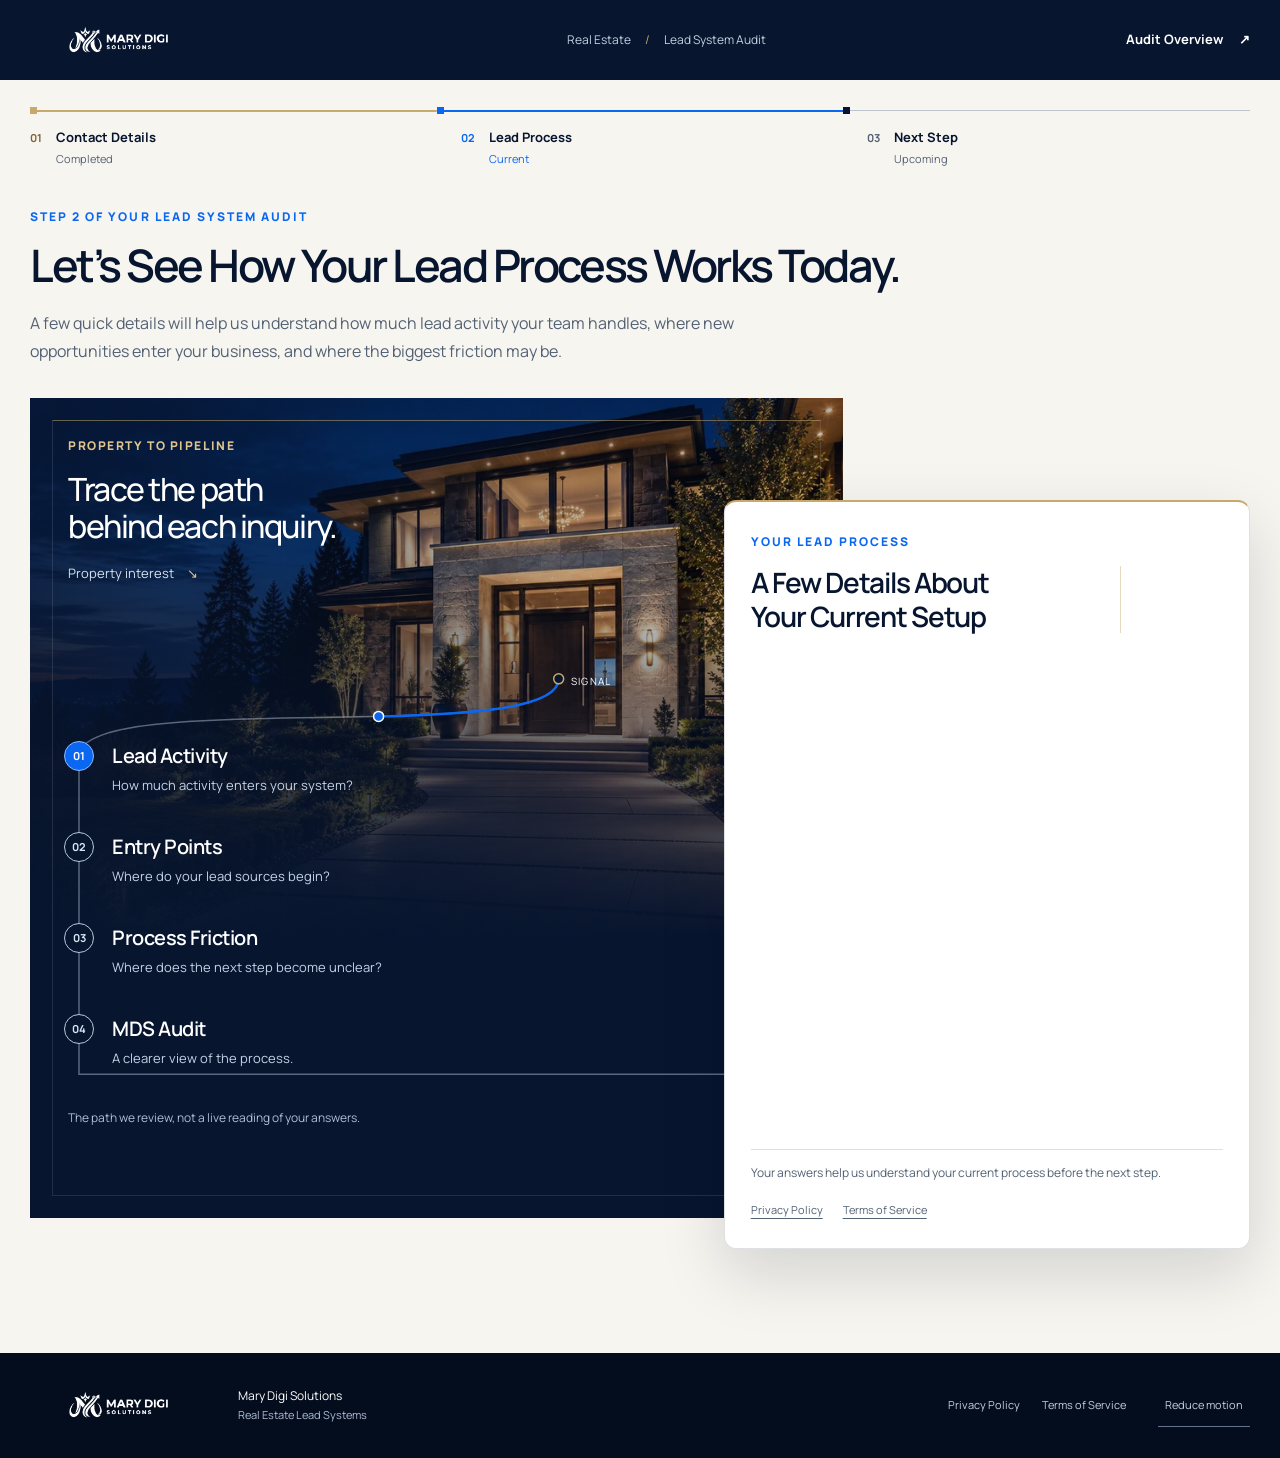
==== real-estate/diagnostic/index.html @ f807f9f5 "Add files via upload" ====
<!doctype html>
<html lang="en">
<head>
  <meta charset="utf-8">
  <meta name="viewport" content="width=device-width, initial-scale=1">
  <meta name="robots" content="noindex, nofollow">
  <meta name="description" content="The next chapter of your Mary Digi Solutions Real Estate Lead System Audit.">
  <title>Your Lead Process | Mary Digi Solutions</title>
  <link rel="preconnect" href="https://fonts.googleapis.com">
  <link rel="preconnect" href="https://fonts.gstatic.com" crossorigin>
  <link href="https://fonts.googleapis.com/css2?family=Manrope:wght@400;500;600;700;800&display=swap" rel="stylesheet">
  <link rel="stylesheet" href="../../assets/css/style.css?v=audit-chapters-3">
  <link rel="stylesheet" href="../../assets/css/diagnostic-scene.css?v=1">
  <script src="../../assets/js/diagnostic-scene.js?v=1" defer></script>
</head>
<body class="audit-chapter diagnostic-chapter" data-audit-chapter>
  <a class="skip-link" href="#main">Skip to content</a>
  <header class="chapter-header">
    <nav class="container chapter-nav" aria-label="Audit navigation">
      <a class="chapter-brand" href="../../" aria-label="Mary Digi Solutions home"><img src="../../assets/images/logo-horizontal-transparent-optimized.png" width="780" height="323" alt="Mary Digi Solutions"></a>
      <span class="chapter-breadcrumb">Real Estate <span aria-hidden="true">/</span> Lead System Audit</span>
      <a class="chapter-overview" href="../../#audit">Audit Overview <span aria-hidden="true">↗</span></a>
    </nav>
  </header>
  <main id="main" class="container chapter-main">
    <ol class="chapter-progress" aria-label="Audit progress"><li class="is-complete"><span class="chapter-progress-number">01</span><span><strong>Contact Details</strong><small>Completed</small></span></li>
<li class="is-current" aria-current="step"><span class="chapter-progress-number">02</span><span><strong>Lead Process</strong><small>Current</small></span></li>
<li class=""><span class="chapter-progress-number">03</span><span><strong>Next Step</strong><small>Upcoming</small></span></li></ol>
    <section class="diagnostic-intro" aria-labelledby="diagnostic-title">
      <div data-chapter-reveal>
        <p class="eyebrow">STEP 2 OF YOUR LEAD SYSTEM AUDIT</p>
        <h1 id="diagnostic-title">Let’s See How Your Lead Process Works Today.</h1>
      </div>
      <p class="chapter-lede">A few quick details will help us understand how much lead activity your team handles, where new opportunities enter your business, and where the biggest friction may be.</p>
    </section>
    <div class="diagnostic-scene" data-diagnostic-scene>
      <section class="scene-environment" aria-labelledby="journey-title">
        <div class="scene-property">
          <img src="../../assets/images/real-estate/diagnostic/dusk-residence-diagnostic-1536.webp" srcset="../../assets/images/real-estate/diagnostic/dusk-residence-diagnostic-640.webp 640w, ../../assets/images/real-estate/diagnostic/dusk-residence-diagnostic-960.webp 960w, ../../assets/images/real-estate/diagnostic/dusk-residence-diagnostic-1536.webp 1536w" sizes="(max-width: 900px) 100vw, 820px" width="1536" height="1024" alt="A closer view of the stone residence and illuminated walnut doorway at dusk" fetchpriority="high" data-scene-image data-focal-x=".65" data-focal-y=".52">
        </div>
        <div class="scene-frame" aria-hidden="true"></div>
        <header class="scene-caption">
          <p class="chapter-kicker">PROPERTY TO PIPELINE</p>
          <h2 id="journey-title">Trace the path<br>behind each inquiry.</h2>
          <p class="scene-origin-label">Property interest <span aria-hidden="true">↘</span></p>
        </header>
        <svg class="scene-system" aria-hidden="true" preserveAspectRatio="none" data-scene-svg>
          <path class="scene-wire" data-scene-wire></path>
          <path class="scene-trace" data-scene-trace></path>
          <circle class="scene-origin" r="5" data-scene-origin></circle>
          <circle class="scene-signal" r="5" data-scene-signal></circle>
        </svg>
        <span class="scene-signal-label" aria-hidden="true">SIGNAL</span>
        <ol class="scene-stages" aria-label="Diagnostic journey">
          <li><button class="scene-step is-active" type="button" aria-pressed="true"><span class="scene-node">01</span><span><strong>Lead Activity</strong><small>How much activity enters your system?</small></span></button></li>
          <li><button class="scene-step" type="button" aria-pressed="false"><span class="scene-node">02</span><span><strong>Entry Points</strong><small>Where do your lead sources begin?</small></span></button></li>
          <li><button class="scene-step" type="button" aria-pressed="false"><span class="scene-node">03</span><span><strong>Process Friction</strong><small>Where does the next step become unclear?</small></span></button></li>
          <li><button class="scene-step" type="button" aria-pressed="false"><span class="scene-node">04</span><span><strong>MDS Audit</strong><small>A clearer view of the process.</small></span></button></li>
        </ol>
        <p class="scene-footnote">The path we review, not a live reading of your answers.</p>
      </section>
      <section class="diagnostic-form-container scene-form" aria-labelledby="form-title">
        <p class="eyebrow">YOUR LEAD PROCESS</p>
        <h2 id="form-title">A Few Details About Your Current Setup</h2>
        <!-- GHL STEP 2 FORM EMBED START -->
          <div class="diagnostic-form-shell" data-ghl-form-shell>
            <iframe
              src="https://api.leadconnectorhq.com/widget/form/GpcWTTzFwcsi3RDNqexC"
              style="width:100%;height:var(--diagnostic-form-height,480px);border:none;border-radius:10px"
              id="inline-GpcWTTzFwcsi3RDNqexC"
              data-layout="{'id':'INLINE'}"
              data-trigger-type="alwaysShow"
              data-trigger-value=""
              data-activation-type="alwaysActivated"
              data-activation-value=""
              data-deactivation-type="neverDeactivate"
              data-deactivation-value=""
              data-form-name="MDS | Real Estate Lead Audit - Step 2"
              data-height="606"
              data-layout-iframe-id="inline-GpcWTTzFwcsi3RDNqexC"
              data-form-id="GpcWTTzFwcsi3RDNqexC"
              data-cookie-consent="true"
              data-cookie-consent-provider="auto"
              title="MDS | Real Estate Lead Audit - Step 2">
            </iframe>
            <script src="https://link.msgsndr.com/js/form_embed.js"></script>
          </div>
          <!-- GHL STEP 2 FORM EMBED END -->
        <p class="diagnostic-reassurance">Your answers help us understand your current process before the next step.</p>
        <nav class="chapter-legal" aria-label="Form privacy"><a href="https://marydigisolutions.com/privacy-policy.html">Privacy Policy</a><a href="https://marydigisolutions.com/terms-and-conditions.html">Terms of Service</a></nav>
      </section>
    </div>
  </main>
  <footer class="chapter-footer">
    <div class="container chapter-footer-inner">
      <a class="chapter-brand" href="../../" aria-label="Mary Digi Solutions home"><img src="../../assets/images/logo-horizontal-transparent-optimized.png" width="780" height="323" alt="Mary Digi Solutions"></a>
      <p>Mary Digi Solutions<br><span>Real Estate Lead Systems</span></p>
      <nav aria-label="Legal"><a href="https://marydigisolutions.com/privacy-policy.html">Privacy Policy</a><a href="https://marydigisolutions.com/terms-and-conditions.html">Terms of Service</a></nav>
      <button class="chapter-motion" type="button" aria-pressed="false" hidden>Reduce motion</button>
    </div>
  </footer>
</body>
</html>
---- assets/css/style.css ----
:root{
  --ivory:#f7f5f0;--ivory-2:#eee9df;--paper:#fff;--ink:#07152f;--ink-2:#102342;--muted:#536174;
  --blue:#0a67f2;--blue-2:#0754ca;--soft-blue:#e5efff;--gold:#c6a96b;--line:rgba(7,21,47,.13);
  --radius:18px;--container:1220px;--sans:"Manrope",Arial,sans-serif;--serif:"Playfair Display",Georgia,serif;
  --shadow:0 24px 70px rgba(7,21,47,.11);--ease:260ms cubic-bezier(.22,1,.36,1);
}
*{box-sizing:border-box}html{overflow-x:clip;scroll-behavior:smooth;scroll-padding-top:72px}body{margin:0;overflow-x:clip;background:var(--ivory);color:var(--ink);font-family:var(--sans);font-size:16px;line-height:1.65;-webkit-font-smoothing:antialiased}body.menu-open{overflow:hidden}img{display:block;max-width:100%}a{color:inherit;text-decoration:none}button,input,select,textarea{font:inherit}h1,h2,h3,p{margin-top:0}h1,h2,h3{line-height:1.04;letter-spacing:-.045em}h1{font-size:clamp(3.25rem,5.4vw,5.8rem);font-weight:650}h2{font-size:clamp(2.45rem,3.85vw,4.2rem);font-weight:650}h3{font-size:clamp(1.2rem,1.7vw,1.65rem)}i{font-family:var(--serif);font-weight:500}.container{width:min(calc(100% - 48px),var(--container));margin-inline:auto}.section{padding:clamp(4.8rem,7.5vw,7.2rem) 0}.sr-only{position:absolute;width:1px;height:1px;padding:0;margin:-1px;overflow:hidden;clip:rect(0 0 0 0);white-space:nowrap;border:0}.skip-link{position:fixed;z-index:999;top:1rem;left:1rem;background:var(--ink);color:#fff;padding:.7rem 1rem;transform:translateY(-150%)}.skip-link:focus{transform:none}:focus-visible{outline:3px solid var(--gold);outline-offset:4px}
.eyebrow{margin-bottom:1.2rem;color:var(--blue);font-size:.72rem;font-weight:800;letter-spacing:.17em;text-transform:uppercase}.eyebrow--dark{color:var(--ink)}.eyebrow--light{color:#b9cae5}.button{display:inline-flex;min-height:54px;align-items:center;justify-content:center;gap:1rem;padding:.85rem 1.35rem;border:1px solid var(--blue);border-radius:10px;background:var(--blue);color:#fff;font-size:.85rem;font-weight:800;transition:transform var(--ease),box-shadow var(--ease),background var(--ease)}.button:hover{background:var(--blue-2);box-shadow:0 14px 34px rgba(10,103,242,.22);transform:translateY(-2px)}.button--small{min-height:42px;padding:.6rem 1rem;font-size:.73rem}.button--light{background:#fff;color:var(--ink);border-color:#fff}.button--light:hover{color:#fff;background:var(--ink);border-color:var(--ink)}.text-link{display:inline-flex;align-items:center;gap:.7rem;padding:.65rem 0;border-bottom:1px solid var(--line);font-size:.84rem;font-weight:800}.text-link:hover{color:var(--blue);border-color:var(--blue)}
.site-header{--page-progress:0%;position:fixed;z-index:100;top:0;left:0;width:100%;padding:14px 0;color:#fff;transition:padding .45s cubic-bezier(.22,1,.36,1),background .45s ease,box-shadow .45s ease;animation:nav-arrive .7s cubic-bezier(.22,1,.36,1) both}.site-header::after{content:"";position:absolute;right:0;bottom:0;left:0;width:var(--page-progress);height:1px;background:linear-gradient(90deg,#54d9bd,#d7bb7b 58%,#f19a60);box-shadow:0 0 14px rgba(84,217,189,.45);opacity:.82;pointer-events:none}.site-header.is-scrolled{padding:0;background:rgba(5,14,32,.94);box-shadow:0 12px 34px rgba(2,8,20,.2);backdrop-filter:blur(18px)}.nav-shell{display:flex;width:min(calc(100% - 48px),1380px);min-height:62px;align-items:center;justify-content:space-between;margin:auto;padding:.45rem .55rem .45rem 1rem;border:1px solid rgba(255,255,255,.16);border-radius:14px;background:rgba(5,14,32,.66);box-shadow:0 14px 38px rgba(2,8,20,.22);backdrop-filter:blur(18px);transition:width .45s cubic-bezier(.22,1,.36,1),min-height .45s cubic-bezier(.22,1,.36,1),padding .45s cubic-bezier(.22,1,.36,1),border-color .35s ease,border-radius .45s cubic-bezier(.22,1,.36,1),background .35s ease,box-shadow .35s ease}.site-header.is-scrolled .nav-shell{width:min(calc(100% - 48px),1320px);min-height:64px;padding:.3rem 0;border-color:transparent;border-radius:0;background:transparent;box-shadow:none;backdrop-filter:none}.brand{width:176px}.brand img{width:100%;height:45px;object-fit:contain;filter:brightness(0) invert(1);opacity:.97;transition:height .4s cubic-bezier(.22,1,.36,1),filter .3s ease,opacity .3s ease}.site-header.is-scrolled .brand img{height:38px;filter:brightness(0) invert(1);opacity:.96}.site-nav{display:flex;align-items:center;gap:clamp(1rem,2vw,2rem)}.site-nav>a:not(.button){position:relative;padding:.45rem 0;color:#dce7f6;font-size:.75rem;font-weight:750;transition:color .25s ease}.site-nav>a:not(.button)::after{content:"";position:absolute;right:0;bottom:.05rem;left:0;height:1px;background:#76b6ff;transform:scaleX(0);transform-origin:right;transition:transform .35s cubic-bezier(.22,1,.36,1)}.site-nav>a:not(.button):hover,.site-nav>a:not(.button).is-active{color:#fff}.site-nav>a:not(.button):hover::after,.site-nav>a:not(.button).is-active::after{transform:scaleX(1);transform-origin:left}.site-header.is-scrolled .site-nav>a:not(.button){color:#dce7f6}.site-header.is-scrolled .site-nav>a:not(.button)::after{background:#76b6ff}.site-header.is-scrolled .site-nav>a:not(.button):hover,.site-header.is-scrolled .site-nav>a:not(.button).is-active{color:#fff}.site-header.is-scrolled .button--small{border-color:#348bff;box-shadow:0 8px 24px rgba(10,103,242,.2)}.site-nav .button.is-active{box-shadow:0 0 0 1px rgba(255,255,255,.4),0 10px 28px rgba(10,103,242,.28)}.menu-toggle{display:none;width:44px;height:44px;border:1px solid rgba(255,255,255,.2);border-radius:10px;background:rgba(255,255,255,.08);transition:background .3s ease,transform .3s ease}.menu-toggle:hover{background:rgba(255,255,255,.14);transform:translateY(-1px)}.menu-toggle>span:not(.sr-only){display:block;width:19px;height:1px;margin:6px auto;background:#fff;transition:transform .3s ease,opacity .2s ease}.menu-toggle[aria-expanded="true"]>span:first-child{transform:translateY(3.5px) rotate(45deg)}.menu-toggle[aria-expanded="true"]>span:nth-child(2){transform:translateY(-3.5px) rotate(-45deg)}@keyframes nav-arrive{from{opacity:0;transform:translateY(-18px)}to{opacity:1;transform:none}}

/* Door geometry shares the source-photo coordinates used by the camera. */
.hero{--hero-scale:1;--hero-shift-x:0px;--hero-shift-y:0px;--hero-origin-x:69%;--hero-origin-y:52%;--hero-photo-opacity:1;--hero-copy-opacity:1;--hero-copy-shift:0px;--hero-signal-opacity:1;--hero-cue-opacity:1;--hero-cue-x:69%;--hero-cue-y:52%;--hero-threshold-opacity:0;--hero-scroll-opacity:1;--hero-portal-world-opacity:0;--hero-door-opacity:0;--hero-door-angle:0deg;--hero-exit-opacity:0;position:relative;background:var(--ivory);color:#fff;isolation:isolate}
.hero.is-ready{height:205svh}
.hero__stage{position:sticky;top:0;height:100svh;min-height:640px;overflow:hidden;background:var(--ivory)}
.hero__media,.hero__image-zoom,.hero__image-shade{position:absolute;inset:0}
.hero__image-zoom{opacity:var(--hero-photo-opacity);transform:translate3d(var(--hero-shift-x),var(--hero-shift-y),0) scale(var(--hero-scale));transform-origin:var(--hero-origin-x) var(--hero-origin-y);will-change:transform}
.hero__image-zoom img{width:100%;height:100%;max-width:none;object-fit:cover;object-position:center}
.hero__image-shade{z-index:1;background:linear-gradient(90deg,#030b1aeb 0%,#030b1ab0 30%,#030b1a14 64%),linear-gradient(0deg,#030b1a80,transparent 40%,#030b1a30);opacity:var(--hero-copy-opacity)}
.hero__portal-wash{display:none}
.hero__portal-world{position:absolute;z-index:3;inset:0;overflow:hidden;background:#d8d2c5;opacity:var(--hero-portal-world-opacity);clip-path:inset(var(--portal-top,50%) var(--portal-right,50%) var(--portal-bottom,50%) var(--portal-left,50%));will-change:clip-path}
.hero__portal-world img{width:100%;height:100%;object-fit:cover;object-position:center 53%}
.hero__portal-world::after{content:"";position:absolute;inset:0;background:var(--ivory);opacity:var(--hero-exit-opacity)}
.hero__door-assembly{position:absolute;z-index:6;inset:0;opacity:var(--hero-door-opacity);pointer-events:none}
.hero__door-frame{position:absolute;left:var(--door-x,0px);top:var(--door-y,0px);width:var(--door-width,0px);height:var(--door-height,0px);perspective:1400px}
.hero__door-leaf{position:absolute;inset:0;background-image:url("../images/real-estate-doorway-hero-v1.webp");background-repeat:no-repeat;background-size:var(--door-bg-width) var(--door-bg-height);background-position:var(--door-bg-x) var(--door-bg-y);transform:rotateY(var(--hero-door-angle));transform-origin:left center;backface-visibility:hidden;will-change:transform}
.hero__exit-blend{position:absolute;z-index:8;inset:auto 0 -1px;height:100px;background:linear-gradient(transparent,var(--ivory));opacity:var(--hero-exit-opacity)}
.hero__content{position:relative;z-index:4;display:flex;height:100%;align-items:center;padding-top:76px}
.hero__copy{width:min(670px,58vw);opacity:var(--hero-copy-opacity);transform:translateY(var(--hero-copy-shift))}
.hero .eyebrow{color:#b7d4f7}
.hero h1{max-width:740px;margin-bottom:1.5rem;color:#fff;font-size:clamp(3.5rem,5.7vw,5.6rem);font-weight:600;line-height:.99;letter-spacing:-.055em;text-wrap:balance}
.hero h1 span{display:block;color:#83baff}
.hero__lede{max-width:570px;margin-bottom:1.7rem;color:#e0e7ee;font-size:clamp(1rem,1.25vw,1.125rem)}
.hero__actions{display:flex;align-items:center;gap:1.5rem;margin-bottom:1.6rem}
.hero .text-link{color:#fff;border-color:#ffffff55}
.hero__enter{border:0;border-bottom:1px solid #ffffff55;background:none;cursor:pointer}
.hero__proofline{display:flex;flex-wrap:wrap;gap:1.2rem;font-size:.75rem;color:#d0dbe9}
.hero__proofline span+span::before{content:"/";margin-right:1.2rem;color:#dfc083}
.hero__signal{position:absolute;z-index:4;width:190px;padding-left:1rem;border-left:1px solid #e7d0a888;opacity:var(--hero-signal-opacity)}
.hero__signal small,.hero__signal strong{display:block;font-size:.75rem}
.hero__signal small{margin-bottom:.35rem;color:#e5c895;letter-spacing:.1em;text-transform:uppercase}
.hero__signal--inquiry{top:27%;right:5%}
.hero__signal--route{bottom:21%;right:6%}
.hero__portal-cue{position:absolute;z-index:4;left:var(--hero-cue-x);top:var(--hero-cue-y);width:90px;height:90px;transform:translate(-50%,-50%);opacity:var(--hero-cue-opacity);pointer-events:none}
.hero__portal-ring{position:absolute;inset:0;border:1px solid #fff8;border-radius:50%}
.hero__portal-ring::after{content:"";position:absolute;top:50%;left:50%;width:5px;height:5px;border-radius:50%;background:#e8c88a;transform:translate(-50%,-50%)}
.hero__portal-label{display:none}
.hero__threshold{position:absolute;z-index:7;inset:38% 24px auto;color:var(--ink);text-align:center;opacity:var(--hero-threshold-opacity);pointer-events:none}
.hero__threshold p{font-size:.75rem;letter-spacing:.14em;text-transform:uppercase;color:#5b675b}
.hero__threshold strong{display:block;font-size:clamp(2rem,4vw,4rem);font-weight:600;letter-spacing:-.045em;line-height:1.08}
.hero__scroll-note{position:absolute;z-index:5;bottom:28px;left:50%;display:flex;align-items:center;gap:1rem;font-size:.75rem;color:#e6ecf5;transform:translateX(-50%);opacity:var(--hero-scroll-opacity)}
.hero__scroll-note i{width:48px;height:1px;background:var(--gold);transform-origin:left;animation:scroll-line 2s ease-in-out infinite}
@keyframes scroll-line{0%,100%{transform:scaleX(.4)}50%{transform:scaleX(1)}}
.editorial-problem{position:relative;background:linear-gradient(180deg,var(--ivory) 0,#fff 10rem);overflow:hidden}.editorial-problem::before{content:"";position:absolute;top:0;left:50%;width:1px;height:68px;background:linear-gradient(180deg,var(--gold),rgba(198,169,107,0))}.editorial-problem::after{content:"";position:absolute;top:20px;left:50%;width:7px;height:7px;border:1px solid #fff;border-radius:50%;background:var(--gold);box-shadow:0 0 0 7px rgba(198,169,107,.1);transform:translateX(-50%)}.problem-grid{display:grid;grid-template-columns:.86fr 1.14fr;gap:clamp(4rem,8vw,8rem)}.problem-heading{position:sticky;top:130px;align-self:start}.problem-heading h2{max-width:540px}.problem-heading i{color:var(--blue)}.problem-stack{border-top:1px solid var(--line)}.problem-item{position:relative;display:grid;grid-template-columns:96px 1fr;gap:1.4rem;padding:2rem 0;border-bottom:1px solid var(--line)}.problem-item::after{content:"";position:absolute;right:0;bottom:-1px;left:0;height:1px;background:linear-gradient(90deg,var(--gold),var(--blue));opacity:0;transform:scaleX(.25);transform-origin:left;transition:opacity .35s ease,transform .55s cubic-bezier(.22,1,.36,1)}.problem-item:hover::after{opacity:.7;transform:scaleX(1)}.problem-item>span{color:#967b45;font-size:.61rem;font-weight:800;letter-spacing:.13em;text-transform:uppercase}.problem-item h3{margin-bottom:.7rem}.problem-item p{max-width:560px;margin-bottom:0;color:var(--muted)}.problem-note{display:flex;align-items:baseline;gap:1rem;margin-top:3.4rem;padding-top:1.35rem;border-top:1px solid var(--line);font-size:clamp(1.25rem,1.8vw,1.8rem)}.problem-note span{color:var(--muted)}.problem-note strong{font-weight:650}
.section-head{display:grid;grid-template-columns:1fr .62fr;gap:5rem;align-items:end;margin-bottom:3.5rem}.section-head h2{max-width:760px;margin-bottom:0}.section-head>p{max-width:520px;margin:0;color:var(--muted)}.section-head--light>p{color:#9fb0c8}

/* A readable working example. No dashboard chrome or implied live records. */
.system{background:radial-gradient(ellipse at 100% 0,#9c70423d,transparent 52%),linear-gradient(125deg,#092e29,#155947 70%,#2e6854);color:#fff}
.system .eyebrow--light{color:#ebcd91}
.system__intro{display:grid;grid-template-columns:1fr .7fr;gap:4rem;align-items:end;margin-bottom:3rem}
.system__intro h2{margin:0}
.system__intro>p{max-width:450px;margin:0;color:#e2efe9}
.system__journey{display:grid;grid-template-columns:1.05fr 1fr;gap:clamp(3rem,6vw,6rem);align-items:start}
.system__visual{position:sticky;top:104px}
.inquiry-sheet{padding:clamp(1.5rem,3vw,2.5rem);background:#fcfaf4;color:#183329;border-top:3px solid #d5b879;box-shadow:0 26px 60px #02161133}
.inquiry-sheet__head{display:flex;justify-content:space-between;gap:1rem;margin-bottom:2rem;font-size:.75rem;color:#59695b}
.inquiry-sheet__seal{text-align:right}
.inquiry-sheet h3{margin-bottom:.7rem;font-size:clamp(1.5rem,2.4vw,2.15rem);font-weight:600}
.inquiry-sheet__intro{margin-bottom:1.5rem;font-size:.875rem;color:#59695b}
.inquiry-record{margin:0}
.inquiry-record>div{position:relative;display:grid;grid-template-columns:.78fr 1fr;align-items:center;gap:1rem;padding:1rem 0;border-top:1px solid #18332926;transition:background .4s}
.inquiry-record>div::before{content:"";position:absolute;top:0;bottom:0;left:-.7rem;width:2px;background:#297c60;transform:scaleY(0);transform-origin:top;transition:transform .45s cubic-bezier(.22,1,.36,1)}
.inquiry-record>div.is-current::before{transform:scaleY(1)}
.inquiry-record>div.is-current{background:linear-gradient(90deg,#e6eddf,transparent)}
.inquiry-record dt{color:#536451;font-size:.875rem}
.inquiry-record dd{margin:0;font-size:.875rem;font-weight:700}
.inquiry-sheet__footer{display:flex;align-items:center;gap:.7rem;margin-top:1.7rem}
.inquiry-sheet__footer p{margin:0;font-size:.75rem;color:#536451}
.record-indicator{flex-shrink:0;width:7px;height:7px;border-radius:50%;background:#a47d3a}
.system__visual-note{margin:1rem 0 0;color:#d8e8df;font-size:.875rem}
.system__stages{margin:0;padding:0;list-style:none;border-top:1px solid #ffffff40}
.system-stage{position:relative;display:grid;grid-template-columns:44px 1fr;gap:1rem;min-height:162px;align-content:center;padding:1.5rem 0;border-bottom:1px solid #ffffff40}
.system-stage::after{content:"";position:absolute;left:-1.2rem;top:1.5rem;bottom:1.5rem;width:2px;background:#edc988;transform:scaleY(0);transition:transform .45s cubic-bezier(.22,1,.36,1)}
.system-stage.is-active::after{transform:scaleY(1)}
.system-stage>img{width:40px;height:40px;padding:6px;background:#faf8ef;border-radius:6px;transition:transform .45s cubic-bezier(.22,1,.36,1)}
.system-stage.is-active>img{transform:translateY(-3px)}
.system-stage span{display:block;margin-bottom:.5rem;font-size:.75rem;letter-spacing:.12em;text-transform:uppercase;color:#eacf9c}
.system-stage h3{margin-bottom:.6rem;font-size:1.4rem}
.system-stage p{margin:0;color:#e0eee6;font-size:1rem}
.system-audit{display:flex;justify-content:space-between;align-items:center;gap:2rem;padding-top:2rem;margin-top:3rem;border-top:1px solid #ffffff40}
.system-audit small{display:block;margin-bottom:.4rem;font-size:.875rem;color:#efd6a8}
.system-audit p{margin:0;max-width:680px}
.system-audit .button{flex-shrink:0}
/* Original property imagery becomes clearly labelled campaign concepts. */
.solutions{background:#eae6dc}
.campaign-intro{display:grid;grid-template-columns:1fr .7fr;column-gap:4rem;align-items:end;margin-bottom:3rem}
.campaign-intro .eyebrow{grid-column:1/-1}
.campaign-intro h2{margin:0}
.campaign-intro>p:last-child{max-width:460px;margin:0;color:var(--muted)}
.campaign-sequence{display:grid;gap:12vh;padding-bottom:1vh}
.campaign-panel{position:sticky;display:grid;grid-template-columns:1fr 1fr;height:clamp(580px,72vh,660px);overflow:hidden;background:#fdfcf8;border:1px solid #09172e29;border-radius:8px;box-shadow:0 22px 50px #07152f18}
.campaign-panel--seller{top:90px;z-index:1}
.campaign-panel--buyer{top:102px;z-index:2;background:#0d2925;color:#fff}
.campaign-panel--showing{top:114px;z-index:3;background:#e9ddc6}
.campaign-panel figure{position:relative;margin:0;overflow:hidden}
.campaign-panel figure::after{content:"";position:absolute;inset:0;background:linear-gradient(180deg,#07152342,transparent 35%,#071523c7)}
.campaign-panel figure img{width:100%;height:100%;object-fit:cover;transform:scale(1);transition:transform 1.5s cubic-bezier(.22,1,.36,1)}
.campaign-panel.is-current figure img{transform:scale(1.045)}
.campaign-panel--buyer figure{order:2}
.campaign-creative{position:absolute;z-index:1;inset:2rem;display:flex;flex-direction:column;align-items:flex-start;color:#fff}
.campaign-creative>span{font-size:.75rem;letter-spacing:.06em}
.campaign-creative>strong{margin-top:auto;margin-bottom:1.2rem;font-size:clamp(2rem,3.2vw,3.1rem);line-height:1.03;letter-spacing:-.045em;font-weight:500}
.campaign-creative>small{padding-top:.9rem;border-top:1px solid #ead6af;font-size:.875rem}
.campaign-panel__copy{display:flex;flex-direction:column;align-items:flex-start;justify-content:center;padding:clamp(1.6rem,3.1vw,3rem)}
.campaign-panel__number{margin-bottom:1.5rem;font-size:.75rem;font-weight:800;letter-spacing:.13em;text-transform:uppercase;color:#53674c}
.campaign-panel--buyer .campaign-panel__number{color:#dfc185}
.campaign-panel__copy h3{margin-bottom:1rem;font-size:clamp(1.85rem,2.6vw,2.75rem);line-height:1.05;font-weight:600}
.campaign-panel__copy>p{margin-bottom:1.2rem;color:var(--muted)}
.campaign-panel--buyer .campaign-panel__copy>p{color:#d0e0d8}
.campaign-spec{width:100%;margin:0 0 1rem}
.campaign-spec>div{display:grid;grid-template-columns:85px 1fr;gap:.8rem;padding:.7rem 0;border-top:1px solid #07152f26;font-size:.875rem;line-height:1.5}
.campaign-spec dt{color:#5a6558}
.campaign-spec dd{margin:0}
.campaign-panel--buyer .campaign-spec>div{border-color:#ffffff30}
.campaign-panel--buyer .campaign-spec dt{color:#d8c69e}
.campaign-panel--buyer .text-link{border-color:#ffffff55}
.campaign-panel__copy .text-link{margin-top:.2rem;font-size:.875rem}
.campaign-panel .campaign-details{width:100%;border:0}
.campaign-details>summary{display:none}
.fit{position:relative;background:#fff;overflow:hidden}.fit::after{content:"";position:absolute;right:-10rem;bottom:-20rem;width:38rem;height:38rem;border:1px solid rgba(10,103,242,.08);border-radius:50%;box-shadow:0 0 0 5rem rgba(10,103,242,.018)}.fit-grid{position:relative;z-index:1;display:grid;grid-template-columns:.88fr 1.12fr;gap:6rem}.fit-statement h2{max-width:650px}.fit-statement i{color:var(--blue)}.fit-statement>p{max-width:600px;color:var(--muted)}.fit-signal{display:grid;grid-template-columns:120px 1fr;gap:1.1rem;max-width:580px;margin-top:2.2rem;padding:1.2rem 0;border-top:1px solid var(--line);border-bottom:1px solid var(--line)}.fit-signal span{color:#927744;font-size:.61rem;font-weight:800;letter-spacing:.13em;text-transform:uppercase}.fit-signal p{margin:0;color:var(--ink);font-size:.86rem;font-weight:700}.fit-list{border-top:1px solid var(--line)}.fit-list article{position:relative;display:grid;grid-template-columns:.72fr 1fr;gap:1.4rem;padding:1.85rem 0;border-bottom:1px solid var(--line);transition:padding-left .35s cubic-bezier(.22,1,.36,1)}.fit-list article::before{content:"";position:absolute;top:2.35rem;left:-1.4rem;width:6px;height:6px;border-radius:50%;background:var(--gold);opacity:0;transform:scale(.2);transition:opacity .3s ease,transform .35s cubic-bezier(.22,1,.36,1)}.fit-list article::after{content:"";position:absolute;bottom:-1px;left:0;width:0;height:1px;background:var(--blue);transition:width .45s cubic-bezier(.22,1,.36,1)}.fit-list article:hover{padding-left:.7rem}.fit-list article:hover::before{opacity:1;transform:scale(1)}.fit-list article:hover::after{width:100%}.fit-list h3,.fit-list p{margin:0}.fit-list p{color:var(--muted);font-size:.88rem}
.process{position:relative;background:var(--ivory)}.process-list{position:relative;display:grid;grid-template-columns:repeat(4,1fr);margin:0;padding:3rem 0 0;border-top:1px solid var(--line);list-style:none}.process-list::before{content:"";position:absolute;top:1.8rem;right:12.5%;left:12.5%;height:1px;background:linear-gradient(90deg,rgba(10,103,242,.16),var(--blue) 50%,rgba(198,169,107,.55));transform:scaleX(0);transform-origin:left;transition:transform 1.1s cubic-bezier(.22,1,.36,1)}.process-list:has(.is-visible)::before{transform:scaleX(1)}.process-list li{position:relative;min-height:235px;padding:1.45rem 1.65rem 1.8rem;border-right:1px solid var(--line)}.process-list li:last-child{border-right:0}.process-list li::before{content:"";position:absolute;top:-1.5rem;left:50%;width:10px;height:10px;border:3px solid var(--ivory);border-radius:50%;background:var(--blue);box-shadow:0 0 0 1px rgba(10,103,242,.28);opacity:0;transform:translateX(-50%) scale(.2);transition:opacity .35s ease .25s,transform .45s cubic-bezier(.22,1,.36,1) .25s}.process-list li.is-visible::before{opacity:1;transform:translateX(-50%) scale(1)}.process-list li:last-child::before{background:var(--gold);box-shadow:0 0 0 1px rgba(198,169,107,.45)}.process-list small{display:block;margin-bottom:.55rem;color:#90784b;font-size:.58rem;font-weight:800;letter-spacing:.14em;text-transform:uppercase}.process-list h3{margin-bottom:.7rem;font-size:clamp(1.12rem,1.45vw,1.45rem)}.process-list p{margin:0;color:var(--muted);font-size:.84rem}
.audit{position:relative;background:#f2efe8;overflow:hidden}.audit::before{content:"";position:absolute;top:-18rem;left:-16rem;width:38rem;height:38rem;border:1px solid rgba(198,169,107,.18);border-radius:50%;box-shadow:0 0 0 5rem rgba(198,169,107,.025)}.audit__grid{position:relative;display:grid;grid-template-columns:minmax(0,.9fr) minmax(480px,1.1fr);gap:clamp(3rem,6vw,6rem);align-items:center}.audit__copy h2{max-width:550px;font-size:clamp(2.6rem,3.7vw,4rem)}.audit__copy>p{max-width:540px;color:var(--muted)}.audit__trust{margin:2.1rem 0 0;padding:0;border-top:1px solid var(--line);list-style:none}.audit__trust li{display:grid;grid-template-columns:18px 1fr;gap:.85rem;padding:.9rem 0;border-bottom:1px solid var(--line);font-size:.84rem;font-weight:700}.audit__trust li::before{content:"";width:8px;height:8px;margin-top:.42rem;border:1px solid var(--blue);border-radius:50%;box-shadow:inset 0 0 0 2px #f2efe8;background:var(--blue)}.audit-output{display:grid;grid-template-columns:120px 1fr;gap:1rem;margin-top:1.4rem;padding:1rem 1.1rem;border-left:2px solid var(--gold);background:rgba(255,255,255,.58)}.audit-output span{color:#8b7040;font-size:.59rem;font-weight:800;letter-spacing:.13em;text-transform:uppercase}.audit-output p{margin:0;color:var(--ink);font-size:.8rem;font-weight:650;line-height:1.55}.audit-form-shell{padding:1.6rem;border:1px solid rgba(7,21,47,.13);border-radius:16px;background:rgba(255,255,255,.94);box-shadow:0 26px 70px rgba(7,21,47,.11)}.audit-form-shell__label{display:flex;align-items:center;gap:.7rem;margin-bottom:.8rem;color:var(--ink);font-size:.64rem;font-weight:800;letter-spacing:.15em;text-transform:uppercase}.audit-form-shell__label span{width:28px;height:1px;background:var(--blue)}.audit-form-shell__embed{width:100%;min-height:560px}.audit-form-shell__embed iframe{display:block;width:100%;min-height:560px;background:#fff}.audit-form-shell__note{margin:.5rem 0 0;color:var(--muted);font-size:.66rem;text-align:center}
.faq{background:#fff}.faq-grid{display:grid;grid-template-columns:.7fr 1.3fr;gap:6rem}.faq-heading{position:sticky;top:130px;align-self:start}.faq-heading>p:last-child{color:var(--muted)}.faq-list{border-top:1px solid var(--line)}details{border-bottom:1px solid var(--line)}summary{display:flex;min-height:76px;align-items:center;justify-content:space-between;gap:1rem;cursor:pointer;font-weight:750;list-style:none}summary::-webkit-details-marker{display:none}summary span{display:grid;width:30px;height:30px;place-items:center;border:1px solid var(--line);border-radius:50%;color:var(--blue)}details[open] summary span{transform:rotate(45deg)}details p{max-width:680px;padding:0 3rem 1.3rem 0;color:var(--muted);font-size:.9rem}
.closing{position:relative;padding:clamp(5.2rem,8vw,7.2rem) 0;background:var(--blue);color:#fff;overflow:hidden}.closing::before{content:"";position:absolute;top:50%;left:58%;width:34rem;height:34rem;border:1px solid rgba(255,255,255,.12);border-radius:50%;box-shadow:0 0 0 5rem rgba(255,255,255,.025),0 0 0 10rem rgba(255,255,255,.015);transform:translate(-50%,-50%);animation:closing-orbit 9s ease-in-out infinite alternate}.closing-inner{position:relative;display:grid;grid-template-columns:1.2fr .8fr;gap:clamp(4rem,8vw,8rem);align-items:end}.closing__statement h2{max-width:780px;margin:0;font-size:clamp(2.45rem,3.8vw,4.15rem)}.closing__action{padding:0 0 .35rem 1.7rem;border-left:1px solid rgba(255,255,255,.3)}.closing__action p{max-width:560px;margin-bottom:1.8rem;color:#dce8ff}.closing__action small{display:block;margin-top:1.4rem;color:#c4d7f1;font-size:.58rem;font-weight:800;letter-spacing:.12em;text-transform:uppercase}.site-footer{padding:3.5rem 0 2rem;background:#050e20;color:#fff}.footer-grid{display:grid;grid-template-columns:1fr 1fr;gap:2rem;align-items:start}.footer-brand{width:190px;padding:0;background:transparent}.footer-brand img{display:block;width:100%;height:auto;max-height:58px;object-fit:contain;filter:brightness(0) invert(1);opacity:.94;transition:opacity .25s ease}.footer-brand:hover img{opacity:1}.footer-grid>p{justify-self:end;max-width:360px;color:#91a0b7;font-size:.78rem;text-align:right}.footer-grid nav{display:flex;flex-wrap:wrap;gap:1.2rem 1.8rem;padding-top:1.7rem;border-top:1px solid rgba(255,255,255,.12);font-size:.73rem;font-weight:700}.copyright{align-self:end;width:100%;padding-top:1.7rem;border-top:1px solid rgba(255,255,255,.12)}@keyframes closing-orbit{to{transform:translate(-50%,-50%) scale(1.06);opacity:.72}}@keyframes handoff-travel-mobile{0%{top:2rem;opacity:0}8%{opacity:1}90%{opacity:1}100%{top:calc(100% - 2rem);opacity:0}}

/* Progressive enhancement: text stays readable if JavaScript is unavailable. */
.reveal{opacity:1;transform:none}
.reveal.is-pending{opacity:0;transform:translateY(18px)}
.reveal.is-visible{opacity:1;transform:none;transition:opacity .55s ease,transform .7s cubic-bezier(.22,1,.36,1)}
.reveal--scale.is-pending{transform:translateY(14px) scale(.985)}
h2{text-wrap:balance}
.eyebrow{font-size:.75rem}
.section{padding:clamp(4rem,6vw,6rem) 0}
.problem-item{padding:1.35rem 0}
.problem-item>span{font-size:.75rem}
.problem-item h3{font-size:1.25rem;line-height:1.25}
.problem-heading{position:static}
.problem-heading i{color:#337262}
.problem-grid{align-items:center}
.editorial-problem{background:var(--ivory)}
.editorial-problem::before,.editorial-problem::after,.fit::after{display:none}
.fit-list article{grid-template-columns:1fr;gap:.5rem;padding:1.2rem 0}
.fit-list p,.process-list p{font-size:1rem}
.process-list{padding-top:0}
.process-list::before,.process-list li::before{display:none}
.process-list li{min-height:0;padding-block:1.3rem 0}
.process-list small{font-size:.75rem}
.process{padding-top:2rem}
.audit-output span,.audit-form-shell__label,.audit-form-shell__note{font-size:.75rem}
.audit__trust li,.audit-output p{font-size:.875rem}
.faq-heading h2{font-size:clamp(2rem,3vw,3rem)}
.closing{padding:4rem 0;background:linear-gradient(110deg,#063a37,#17634d)}
.closing::before{display:none}
.closing__action{border:0;padding:0}
.mobile-audit-cta{display:none}
@media(max-width:1100px) and (min-width:901px){
  .hero__actions{gap:.8rem;flex-wrap:wrap}
  .campaign-panel{height:590px}
  .campaign-panel__copy{padding:1.5rem}
  .campaign-spec>div{grid-template-columns:70px 1fr}
}
@media(max-width:900px){
  .menu-toggle{display:block}
  .site-nav{position:absolute;inset:84px 24px auto;display:flex;flex-direction:column;align-items:stretch;gap:0;padding:.8rem 1.3rem;border:1px solid var(--line);border-radius:12px;background:#fff;box-shadow:0 20px 40px #07152f33;visibility:hidden;opacity:0;transform:translateY(-8px);transition:opacity .25s,transform .3s,visibility .25s}
  .site-header.is-scrolled .site-nav{top:72px}
  .site-nav.is-open{visibility:visible;opacity:1;transform:none}
  .site-nav>a:not(.button),.site-header.is-scrolled .site-nav>a:not(.button){padding:.9rem 0;border-bottom:1px solid var(--line);color:var(--ink);font-size:.875rem}
  .site-nav .button{margin-top:.8rem}
  .hero__copy{width:min(540px,75vw)}
  .hero__image-zoom img{object-position:58% center}
  .hero h1{font-size:clamp(3rem,7.3vw,4.2rem)}
  .hero__signal{display:none}
  .hero__actions{flex-wrap:wrap;gap:1rem}
  .problem-grid,.system__intro,.campaign-intro,.fit-grid,.section-head,.audit__grid,.faq-grid,.closing-inner{grid-template-columns:1fr;gap:2rem}
  .system__journey{grid-template-columns:1fr 1fr;gap:2rem}
  .inquiry-sheet{padding:1.2rem}
  .inquiry-sheet__head{flex-direction:column;gap:.3rem;margin-bottom:1.5rem}
  .inquiry-sheet__seal{text-align:left}
  .inquiry-record>div{grid-template-columns:1fr;gap:.3rem;padding:.8rem 0}
  .system-stage{min-height:185px;grid-template-columns:1fr;gap:.7rem}
  .system-stage>img{display:none}
  .system-audit{align-items:flex-start;flex-direction:column}
  .campaign-intro .eyebrow{margin-bottom:-.8rem}
  .campaign-sequence{gap:2rem}
  .campaign-panel{position:relative;top:auto;height:auto;min-height:500px}
  .campaign-panel__copy{padding:1.5rem}
  .campaign-creative{inset:1.5rem}
  .campaign-creative>strong{font-size:2.2rem}
  .campaign-panel__copy h3{font-size:1.9rem}
  .campaign-spec>div{grid-template-columns:1fr;gap:.25rem}
  .process-list{grid-template-columns:repeat(2,1fr);gap:1.5rem 0}
  .process-list li:nth-child(2){border-right:0}
  .audit__grid{max-width:730px}
  .audit__copy h2{max-width:620px}
  .faq-heading{position:static}
  .mobile-audit-cta{position:fixed;z-index:90;right:12px;bottom:max(12px,env(safe-area-inset-bottom));left:12px;display:flex;align-items:center;justify-content:space-between;gap:.7rem;padding:.6rem .65rem .6rem 1rem;border:1px solid #ffffff33;border-radius:10px;background:#051020f5;box-shadow:0 12px 35px #02081444;color:#fff;opacity:0;pointer-events:none;transform:translateY(calc(100% + 30px));transition:opacity .3s,transform .4s}
  .mobile-audit-cta.is-visible{opacity:1;pointer-events:auto;transform:none}
  .mobile-audit-cta>span{max-width:120px;font-size:.75rem;line-height:1.35}
  .mobile-audit-cta strong{display:flex;align-items:center;gap:.6rem;padding:.65rem .8rem;border-radius:6px;background:var(--blue);font-size:.8rem}
  .mobile-audit-cta i{font-family:var(--sans);font-style:normal}
  .menu-open .mobile-audit-cta{opacity:0;pointer-events:none}
}
@media(max-width:620px){
  .container{width:calc(100% - 36px)}
  .section{padding:3.4rem 0}
  h2{font-size:clamp(2rem,8.8vw,2.8rem)}
  .nav-shell,.site-header.is-scrolled .nav-shell{width:calc(100% - 20px);min-height:58px;padding-left:.4rem}
  .brand{width:144px}.brand img,.site-header.is-scrolled .brand img{height:42px}
  .site-nav{inset:80px 10px auto}.site-header.is-scrolled .site-nav{top:68px}
  .hero.is-ready{height:calc(100svh + 500px)}
  .hero__stage{min-height:100svh}
  .hero__content{align-items:flex-end;padding:100px 0 62px}
  .hero__copy{width:100%}
  .hero__image-zoom img{object-position:69% center}
  .hero h1{max-width:390px;margin-bottom:1.1rem;font-size:clamp(2.65rem,11.6vw,3.6rem);line-height:.98}
  .hero .eyebrow{margin-bottom:1rem}
  .hero__lede{margin-bottom:1.2rem;font-size:1rem;line-height:1.55}
  .hero__actions{align-items:stretch;flex-direction:column;gap:.5rem;margin-bottom:1rem}
  .hero__actions .text-link{justify-content:center}
  .hero__proofline{gap:.7rem;font-size:.75rem}
  .hero__proofline span+span::before{margin-right:.7rem}
  .hero__image-shade{background:linear-gradient(0deg,#030b1afa 0%,#030b1aab 36%,#030b1a22 78%,#030b1a66)}
  .hero__portal-cue{display:none}
  .hero__scroll-note{bottom:18px;font-size:.75rem}
  .hero__threshold{inset:39% 22px auto}
  .hero__threshold strong{font-size:2rem}
  .problem-grid{gap:1.8rem}
  .problem-item{grid-template-columns:1fr;gap:.5rem;padding:1.1rem 0}
  .problem-item h3{font-size:1.2rem}
  .system__intro{margin-bottom:2rem}
  .system__journey{grid-template-columns:1fr;gap:1.4rem}
  .system__visual{position:relative;top:auto}
  .inquiry-sheet{padding:1.3rem}
  .inquiry-sheet__head{flex-direction:row}
  .inquiry-sheet h3{font-size:1.7rem}
  .inquiry-record>div{grid-template-columns:.85fr 1fr;gap:.7rem;padding:.8rem 0}
  .inquiry-sheet__footer{margin-top:1.2rem}
  .inquiry-sheet__intro{margin-bottom:1.2rem}
  .system__stages{display:grid;grid-template-columns:1fr 1fr;column-gap:1rem}
  .system-stage{display:block;min-height:0;padding:1.15rem 0}
  .system-stage::after{display:none}
  .system-stage h3{font-size:1.1rem;line-height:1.2}
  .system-stage p{font-size:.875rem;line-height:1.6}
  .system-stage span{font-size:.75rem}
  .system-audit{gap:1.2rem;margin-top:1.7rem;padding-top:1.5rem}
  .system-audit .button{width:100%}
  .campaign-intro{margin-bottom:2rem}
  .campaign-panel{grid-template-columns:1fr;border-radius:6px}
  .campaign-panel figure,.campaign-panel--buyer figure{order:0;height:280px}
  .campaign-creative{inset:1.3rem}
  .campaign-creative>strong{font-size:2.2rem;margin-bottom:.8rem}
  .campaign-panel__copy{padding:1.4rem}
  .campaign-panel__number{margin-bottom:1rem}
  .campaign-panel__copy h3{font-size:1.95rem}
  .campaign-spec>div{grid-template-columns:70px 1fr;gap:.7rem}
  .campaign-details>summary{display:flex;min-height:52px;border-top:1px solid #07152f26;font-size:.875rem}
  .campaign-panel--buyer .campaign-details>summary{border-color:#ffffff30}
  .campaign-details[open]>summary b{transform:rotate(45deg)}
  .campaign-details>summary b{font-size:1.2rem;font-weight:400;transition:transform .2s}
  .campaign-panel__copy .text-link{margin-top:.6rem}
  .fit-list article{padding:1.2rem 0}
  .process-list{grid-template-columns:1fr 1fr;gap:0 1.2rem}
  .process-list li,.process-list li+li{padding:1rem 0;border:0;border-bottom:1px solid var(--line)}
  .process-list h3{font-size:1.1rem;line-height:1.25}
  .process-list p{font-size:.875rem}
  .audit__copy h2{font-size:2.35rem}
  .audit-form-shell{padding:1rem .65rem}
  .audit-form-shell__label{font-size:.75rem;gap:.5rem}
  .audit-form-shell__label span{width:18px}
  .audit-output{grid-template-columns:1fr;gap:.4rem}
  summary{min-height:78px}details p{padding-right:0}
  .closing{padding:3.2rem 0}
  .footer-grid{grid-template-columns:1fr;gap:1.3rem}
  .footer-grid>p{justify-self:start;text-align:left}
}
@media(max-height:740px) and (max-width:620px){
  .hero__content{padding-top:90px;padding-bottom:48px}
  .hero h1{font-size:2.5rem}
  .hero__lede{font-size:.9375rem;margin-bottom:1rem}
  .hero__actions .button{min-height:48px;padding-block:.6rem}
  .hero__actions{margin-bottom:.7rem}
}
@media(max-height:720px) and (min-width:901px){
  .hero h1{font-size:clamp(3rem,5vw,4.5rem)}
  .hero__lede{margin-bottom:1rem}
  .hero__content{padding-top:68px}
  .hero__actions{margin-bottom:1rem}
  .campaign-panel{height:560px}
  .campaign-panel--seller{top:76px}.campaign-panel--buyer{top:88px}.campaign-panel--showing{top:100px}
}
@media(prefers-reduced-motion:reduce){
  html{scroll-behavior:auto}
  *,*::before,*::after{animation:none!important;transition:none!important}
  .hero.is-ready{height:auto}
  .hero__stage{position:relative}
  .hero__copy,.hero__signal,.hero__image-zoom,.hero__image-shade{opacity:1!important;transform:none!important}
  .hero__portal-world,.hero__door-assembly,.hero__threshold,.hero__portal-cue,.hero__scroll-note{display:none}
  .campaign-panel{position:relative;top:auto}
  .campaign-panel figure img{transform:none!important}
  .reveal.is-pending{opacity:1;transform:none}
}

/* Diagnostic Page: shares Step 1 tokens, container, typography and buttons. */
.audit-chapter { background: var(--ivory); }
.chapter-header { background: var(--ink); color: #fff; }
.chapter-nav { display: flex; align-items: center; justify-content: space-between; gap: 24px; min-height: 80px; }
.chapter-brand { display: block; flex: 0 0 auto; width: 176px; }
.chapter-brand img { width: 100%; height: 45px; object-fit: contain; filter: brightness(0) invert(1); }
.chapter-breadcrumb { color: #c4d0e1; font-size: 12px; }
.chapter-breadcrumb span { margin: 0 12px; color: var(--gold); }
.chapter-overview { display: inline-flex; align-items: center; gap: 16px; min-height: 44px; font-size: 13px; font-weight: 700; }
.chapter-overview:hover { color: #93c1ff; }
.chapter-main { padding-top: 38px; padding-bottom: 88px; }
.audit-chapter h1 { font-size: clamp(2.2rem, 3.7vw, 3.3rem); font-weight: 600; line-height: 1.12; letter-spacing: -.055em; text-wrap: balance; }
.chapter-lede { color: var(--muted); font-size: 16px; line-height: 1.85; }
.chapter-kicker { display: block; font-size: 11px; font-weight: 800; letter-spacing: .13em; line-height: 1.6; }
.diagnostic-intro { display: grid; grid-template-columns: 1.1fr .9fr; align-items: end; gap: 100px; margin: 54px 0 48px; }
.diagnostic-intro h1 { margin-bottom: 0; max-width: 620px; }
.diagnostic-intro .chapter-lede { margin-bottom: 4px; }
.diagnostic-layout { display: grid; grid-template-columns: .95fr 1.05fr; align-items: start; gap: 64px; }
.diagnostic-layout > *, .received-hero > * { min-width: 0; }

/* Diagnostic Progress */
.chapter-progress { display: grid; grid-template-columns: repeat(3, minmax(0, 1fr)); gap: 24px; list-style: none; padding: 0; margin: 0; }
.chapter-progress li { position: relative; display: flex; gap: 14px; padding-top: 16px; border-top: 1px solid #bfc5ce; color: var(--muted); }
.chapter-progress li::before { content: ""; position: absolute; height: 2px; top: -1px; left: 0; right: 0; background: transparent; transform-origin: left; }
.chapter-progress li.is-complete::before { background: var(--gold); }
.chapter-progress li.is-current::before { background: var(--blue); }
.chapter-progress-number { padding-top: 2px; font-size: 11px; font-weight: 700; }
.chapter-progress strong { display: block; font-size: 13px; font-weight: 700; color: var(--ink); }
.chapter-progress small { display: block; margin-top: 2px; font-size: 11px; }
.chapter-progress .is-current small, .chapter-progress .is-current .chapter-progress-number { color: var(--blue); }
.chapter-progress .is-complete .chapter-progress-number { color: #806332; }

/* Diagnostic Visual */
.diagnostic-visual { --journey-progress: 0%; background: var(--ink); color: #fff; border: 1px solid #26354c; }
.diagnostic-property { position: relative; height: 255px; overflow: hidden; }
.diagnostic-property img { width: 100%; height: 100%; object-fit: cover; object-position: 66% 50%; }
.diagnostic-property::after { content: ""; position: absolute; inset: 0; background: linear-gradient(0deg, #07152f, #07152f05 90%); }
.diagnostic-property-copy { position: absolute; z-index: 1; left: 32px; bottom: 18px; right: 28px; }
.diagnostic-property-copy .chapter-kicker { color: #e2c58d; margin-bottom: 10px; }
.diagnostic-property-copy h2 { margin: 0; font-size: 27px; line-height: 1.15; font-weight: 500; }
.diagnostic-property-line { position: absolute; z-index: 1; right: 30px; top: 24px; width: 44px; height: 44px; border-top: 1px solid var(--gold); border-right: 1px solid var(--gold); }
.diagnostic-sequence { padding: 12px 26px 24px; }
.diagnostic-sequence-caption { display: flex; justify-content: space-between; padding: 0 6px; margin: 0 0 16px; font-size: 10px; font-weight: 700; letter-spacing: .12em; color: #aebfd7; }
.diagnostic-sequence ol { position: relative; list-style: none; padding: 0; margin: 0; }
.diagnostic-sequence ol::before, .diagnostic-sequence ol::after { content: ""; position: absolute; left: 17px; top: 28px; width: 1px; height: calc(100% - 68px); background: #516078; }
.diagnostic-sequence ol::after { background: var(--gold); transform: scaleY(var(--journey-progress)); transform-origin: top; transition: transform .55s cubic-bezier(.22, 1, .36, 1); }
.diagnostic-step { position: relative; z-index: 1; display: grid; grid-template-columns: 34px 1fr 14px; align-items: start; gap: 12px; width: 100%; min-height: 94px; padding: 18px 6px; border: 0; border-top: 1px solid #ffffff1c; color: #fff; background: transparent; text-align: left; cursor: pointer; transition: background .3s ease; }
.diagnostic-sequence li:first-child .diagnostic-step { border-top: 0; }
.diagnostic-step-number { display: grid; place-items: center; width: 24px; height: 24px; border: 1px solid #8292aa; border-radius: 50%; background: var(--ink); color: #d7e0ed; font-size: 9px; transition: background .3s ease, border-color .3s ease; }
.diagnostic-step strong { display: block; font-size: 18px; font-weight: 600; line-height: 1.4; letter-spacing: -.02em; }
.diagnostic-step small { display: block; margin-top: 5px; color: #bdcce0; font-size: 12px; line-height: 1.7; }
.diagnostic-step-arrow { color: #e2c58d; transition: transform .3s ease; }
.diagnostic-step.is-active { background: linear-gradient(90deg, transparent, #224a793d); }
.diagnostic-step.is-active .diagnostic-step-number { background: var(--blue); border-color: #87b8ff; color: #fff; }
.diagnostic-step.is-active .diagnostic-step-arrow { transform: translate(2px, -2px); }
.diagnostic-step:focus-visible { outline-offset: 1px; }

/* GHL Form Shell: deliberately not sticky, transformed or clipped. */
.diagnostic-form-container { padding: 34px; border: 1px solid var(--line); border-radius: 16px; background: #fff; box-shadow: 0 18px 48px #07152f08; }
.diagnostic-form-container .eyebrow { margin-bottom: 16px; }
.diagnostic-form-container h2 { font-size: 28px; line-height: 1.22; font-weight: 600; margin-bottom: 26px; max-width: 370px; }
.diagnostic-form-shell { --diagnostic-form-height: 560px; width: 100%; min-width: 0; }
.diagnostic-form-placeholder { display: grid; place-items: center; min-height: 204px; padding: 24px; border: 1px dashed #b5bcc7; background: linear-gradient(135deg, var(--ivory), #edf2f8); color: var(--muted); text-align: center; font-size: 13px; }
.diagnostic-form-shell iframe { display: block; width: 100%; max-width: 100%; height: var(--diagnostic-form-height); border: 0; }
.diagnostic-reassurance { margin: 22px 0 12px; color: var(--muted); font-size: 12px; line-height: 1.8; }
.chapter-legal { display: flex; flex-wrap: wrap; gap: 8px 20px; color: var(--muted); font-size: 11px; }
.chapter-legal a { text-decoration: underline; text-underline-offset: 4px; padding-block: 5px; }
.diagnostic-support { margin-top: 34px; }
.diagnostic-support h2 { margin-bottom: 12px; color: var(--muted); }
.diagnostic-support dl { margin: 0; }
.diagnostic-support dl > div { display: grid; grid-template-columns: 125px 1fr; gap: 24px; padding: 17px 0; border-top: 1px solid var(--line); }
.diagnostic-support dt { font-weight: 700; font-size: 13px; }
.diagnostic-support dd { margin: 0; color: var(--muted); font-size: 13px; line-height: 1.7; }

/* Thank You Page */
.received-hero { display: grid; grid-template-columns: 1.05fr .95fr; align-items: center; gap: 88px; margin-top: 54px; }
.received-copy h1 { max-width: 600px; margin-bottom: 28px; }
.received-copy .chapter-lede { max-width: 490px; margin-bottom: 22px; }
.received-property { position: relative; height: 490px; margin: 0; background: var(--ink); overflow: hidden; }
.received-property img { width: 100%; height: 100%; object-fit: cover; object-position: 50% 42%; }
.received-property::after { content: ""; position: absolute; inset: 0; background: linear-gradient(0deg, #07152ff5, #07152f00 65%); }
.received-property figcaption { position: absolute; z-index: 1; bottom: 26px; left: 30px; right: 30px; color: #fff; }
.received-property .chapter-kicker { color: #e2c58d; margin-bottom: 20px; }
.received-journey { display: grid; grid-template-columns: repeat(3, 1fr); list-style: none; margin: 0; padding: 0; gap: 15px; }
.received-journey li { border-top: 1px solid var(--gold); padding-top: 12px; font-size: 10px; font-weight: 700; text-transform: uppercase; letter-spacing: .04em; }
.received-journey li:last-child { border-color: #8dc2ff; }
.received-journey li span:last-child { display: block; color: #ecd29f; font-size: 21px; line-height: 1.5; }
.received-journey li:last-child span:last-child { color: #8dc2ff; }
.received-next { margin-top: 80px; scroll-margin-top: 32px; }
.received-section-heading { display: flex; align-items: end; justify-content: space-between; gap: 24px; margin-bottom: 30px; }
.received-section-heading .eyebrow { margin: 0 0 4px; }
.received-section-heading h2 { margin: 0; font-size: 34px; font-weight: 600; }
.received-editorial { display: grid; grid-template-columns: repeat(3, minmax(0, 1fr)); gap: 40px; padding: 0; margin: 0; list-style: none; }
.received-editorial li { border-top: 1px solid #a99c81; padding-top: 22px; }
.received-editorial li > span { color: #806332; font-size: 11px; font-weight: 800; }
.received-editorial h3 { font-size: 22px; font-weight: 600; line-height: 1.3; margin: 18px 0 12px; max-width: 260px; }
.received-editorial p { color: var(--muted); font-size: 14px; line-height: 1.8; margin: 0; }
.received-cta { padding: 64px 0; background: var(--ink); color: #fff; border-top: 1px solid #c6a96b70; }
.received-cta-layout { display: grid; grid-template-columns: 1fr 1fr; gap: 100px; align-items: start; }
.received-cta .eyebrow { color: #e2c58d; }
.received-cta h2 { font-size: clamp(2.2rem, 3.5vw, 3.1rem); font-weight: 600; line-height: 1.12; margin: 0; max-width: 450px; }
.received-cta-layout > div > p:not(.eyebrow) { color: #c4d0e1; font-size: 15px; line-height: 1.8; }
.received-cta .received-secondary { margin: 22px 0 0; font-size: 12px !important; }
.received-secondary strong { font-weight: 500; color: #fff; }
.booking-placeholder { display: grid; grid-template-columns: 1fr 1fr; gap: 24px 100px; align-items: center; padding-block: 40px; scroll-margin-top: 24px; }
.booking-placeholder .eyebrow { margin-bottom: 12px; }
.booking-placeholder h2 { font-size: 22px; line-height: 1.3; margin: 0; }
.booking-placeholder > p { color: var(--muted); font-size: 13px; margin: 0; }
.calendar-shell { grid-column: 1 / -1; min-width: 0; width: 100%; }
.calendar-shell:empty { display: none; }
.calendar-shell iframe { display: block; width: 100%; max-width: 100%; height: var(--calendar-height, 720px); border: 0; }
.calendar-shell:not(:has(iframe)) { display: none; }

/* Shared footer and restrained, optional narrative motion. */
.chapter-footer { background: #040d1e; color: #fff; }
.chapter-footer-inner { display: flex; align-items: center; gap: 32px; flex-wrap: wrap; padding-block: 30px; }
.chapter-footer p { font-size: 12px; margin: 0; }
.chapter-footer p span { color: #adbed5; font-size: 11px; }
.chapter-footer nav { display: flex; gap: 22px; margin-left: auto; font-size: 11px; color: #c4d0e1; }
.chapter-footer nav a { display: inline-flex; align-items: center; min-height: 44px; }
.chapter-footer nav a:hover { color: #fff; text-decoration: underline; text-underline-offset: 4px; }
.chapter-motion { padding: 10px 0; min-height: 44px; border: 0; border-bottom: 1px solid #65738a; background: transparent; color: #c4d0e1; font-size: 11px; cursor: pointer; }
.chapter-motion[hidden] { display: none; }
.audit-chapter.has-chapter-motion .chapter-progress li::before { animation: chapter-line-in .75s cubic-bezier(.22, 1, .36, 1) both; }
.audit-chapter.has-chapter-motion .chapter-progress li:nth-child(2)::before { animation-delay: .1s; }
.audit-chapter.has-chapter-motion .chapter-progress li:nth-child(3)::before { animation-delay: .2s; }
.audit-chapter.has-chapter-motion .chapter-in-view { animation: chapter-arrive .65s cubic-bezier(.22, 1, .36, 1) both; }
.audit-chapter.has-chapter-motion .received-property.chapter-in-view .received-journey li { animation: chapter-line-in .8s cubic-bezier(.22, 1, .36, 1) both; transform-origin: left; }
.audit-chapter.has-chapter-motion .received-journey li:nth-child(2) { animation-delay: .1s; }
.audit-chapter.has-chapter-motion .received-journey li:nth-child(3) { animation-delay: .2s; }
@keyframes chapter-arrive { from { opacity: .9; transform: translateY(10px); } to { opacity: 1; transform: none; } }
@keyframes chapter-line-in { from { clip-path: inset(0 100% 0 0); } to { clip-path: inset(0 0 0 0); } }
.audit-chapter[data-reduced-motion="true"] *, .audit-chapter[data-reduced-motion="true"] *::before, .audit-chapter[data-reduced-motion="true"] *::after { animation: none !important; transition: none !important; }
.audit-chapter[data-reduced-motion="true"] .button:hover { transform: none; }
html:has(.audit-chapter[data-reduced-motion="true"]) { scroll-behavior: auto; }

/* Responsive */
@media (max-width: 1100px) {
  .diagnostic-intro { gap: 48px; }
  .diagnostic-layout { gap: 32px; }
  .diagnostic-form-container { padding: 26px; }
  .diagnostic-support dl > div { grid-template-columns: 105px 1fr; gap: 18px; }
  .received-hero { gap: 48px; }
  .received-cta-layout, .booking-placeholder { gap: 48px; }
  .chapter-footer-inner { gap: 22px; }
}
@media (max-width: 900px) {
  .chapter-breadcrumb { display: none; }
  .diagnostic-intro { gap: 30px; grid-template-columns: 1.1fr .9fr; margin-top: 40px; }
  .chapter-lede { font-size: 14px; }
  .diagnostic-layout { gap: 24px; grid-template-columns: 1fr 1fr; }
  .diagnostic-property-copy { left: 22px; right: 18px; }
  .diagnostic-property-copy h2 { font-size: 23px; }
  .diagnostic-sequence { padding-inline: 16px; }
  .diagnostic-step { gap: 8px; min-height: 106px; }
  .diagnostic-step strong { font-size: 16px; }
  .diagnostic-step small { font-size: 11px; }
  .diagnostic-form-container { padding: 22px; }
  .diagnostic-form-container h2 { font-size: 25px; }
  .diagnostic-support dl > div { display: block; }
  .diagnostic-support dd { margin-top: 6px; }
  .received-hero { gap: 30px; }
  .received-property { height: 460px; }
  .received-property figcaption { left: 20px; right: 20px; }
  .received-journey { gap: 10px; }
  .received-journey li { font-size: 9px; }
  .received-section-heading { display: block; }
  .received-section-heading .eyebrow { margin-bottom: 18px; }
  .received-editorial { gap: 24px; }
  .received-editorial h3 { font-size: 20px; }
  .chapter-footer nav { margin-left: 0; }
}
@media (max-width: 620px) {
  .audit-chapter .container { width: calc(100% - 40px); }
  .chapter-nav { min-height: 72px; gap: 18px; }
  .chapter-brand { width: 130px; }
  .chapter-brand img { height: 40px; }
  .chapter-overview { font-size: 11px; gap: 9px; }
  .chapter-main { padding-top: 28px; padding-bottom: 48px; }
  .chapter-progress { gap: 14px; }
  .chapter-progress li { display: block; padding-top: 12px; }
  .chapter-progress-number { display: block; margin-bottom: 7px; font-size: 10px; }
  .chapter-progress strong { font-size: 11px; line-height: 1.5; }
  .chapter-progress small { font-size: 10px; margin-top: 5px; }
  .diagnostic-intro { display: block; margin: 36px 0 28px; }
  .audit-chapter h1 { font-size: 36px; line-height: 1.12; }
  .audit-chapter .eyebrow { font-size: 9px; letter-spacing: .12em; }
  .diagnostic-intro h1 { margin-bottom: 22px; }
  .chapter-lede { font-size: 14px; }
  .diagnostic-layout { grid-template-columns: 1fr; gap: 30px; }
  .diagnostic-property { height: 245px; }
  .diagnostic-property-copy h2 { font-size: 26px; }
  .diagnostic-step { min-height: 96px; }
  .diagnostic-step strong { font-size: 18px; }
  .diagnostic-step small { font-size: 12px; }
  .diagnostic-form-container { padding: 24px 20px; }
  .diagnostic-form-container h2 { font-size: 27px; }
  .diagnostic-form-placeholder { min-height: 180px; padding: 20px; }
  .diagnostic-support { margin-top: 30px; }
  .diagnostic-support dl > div { display: grid; grid-template-columns: 98px 1fr; gap: 18px; }
  .diagnostic-support dd { margin-top: 0; }
  .received-hero { grid-template-columns: 1fr; gap: 32px; margin-top: 36px; }
  .received-copy h1 { margin-bottom: 24px; }
  .received-property { height: 420px; }
  .received-journey li { font-size: 10px; }
  .received-next { margin-top: 44px; }
  .received-section-heading h2 { font-size: 30px; }
  .received-editorial { grid-template-columns: 1fr; gap: 24px; }
  .received-editorial li { display: grid; grid-template-columns: 26px 1fr; gap: 8px 18px; padding-top: 20px; }
  .received-editorial li > span { padding-top: 5px; }
  .received-editorial h3 { margin: 0; max-width: none; font-size: 22px; }
  .received-editorial p { grid-column: 2; font-size: 13px; }
  .received-cta { padding: 44px 0; }
  .received-cta-layout { grid-template-columns: 1fr; gap: 26px; }
  .received-cta h2 { font-size: 36px; }
  .received-cta .button { width: 100%; }
  .booking-placeholder { grid-template-columns: 1fr; gap: 18px; padding-block: 30px; }
  .booking-placeholder h2 { font-size: 22px; }
  .chapter-footer-inner { gap: 20px; padding-block: 26px; }
  .chapter-footer p { margin-left: auto; font-size: 10px; }
  .chapter-footer p span { font-size: 9px; }
  .chapter-footer nav { gap: 20px; }
  .chapter-motion { margin-left: auto; }
}
@media (prefers-reduced-motion: reduce) {
  html:has(.audit-chapter) { scroll-behavior: auto; }
  .audit-chapter *, .audit-chapter *::before, .audit-chapter *::after { animation: none !important; transition: none !important; }
  .audit-chapter .button:hover { transform: none; }
}

/* ========================================================================
   MDS REAL ESTATE AUDIT CHAPTER V3
   Property-to-Pipeline continuity for Step 2 + Thank You
   ======================================================================== */

.audit-chapter{
  background:
    radial-gradient(circle at 10% 14%, rgba(198,169,107,.08), transparent 24rem),
    linear-gradient(180deg,#faf8f3 0%,var(--ivory) 46%,#f3efe6 100%);
}

/* Step 2 visual: make the property feel connected to a live diagnostic state. */
.diagnostic-visual{
  position:relative;
  overflow:hidden;
  box-shadow:0 26px 80px rgba(7,21,47,.15);
  isolation:isolate;
}
.diagnostic-visual::before{
  content:"";
  position:absolute;
  z-index:3;
  inset:0;
  pointer-events:none;
  border:1px solid rgba(198,169,107,.16);
}
.diagnostic-property{
  height:300px;
  background:#07152f;
}
.diagnostic-property img{
  transform:scale(1.035);
  transition:transform 1.1s cubic-bezier(.22,1,.36,1),filter .8s ease,object-position 1s cubic-bezier(.22,1,.36,1);
  will-change:transform,object-position;
}
.diagnostic-visual[data-active-step="0"] .diagnostic-property img{transform:scale(1.035);object-position:66% 50%}
.diagnostic-visual[data-active-step="1"] .diagnostic-property img{transform:scale(1.085);object-position:61% 48%;filter:saturate(.94) brightness(.94)}
.diagnostic-visual[data-active-step="2"] .diagnostic-property img{transform:scale(1.12);object-position:70% 52%;filter:saturate(.88) brightness(.88)}
.diagnostic-visual[data-active-step="3"] .diagnostic-property img{transform:scale(1.075);object-position:64% 49%;filter:saturate(1.02) brightness(.98)}
.diagnostic-property::before{
  content:"";
  position:absolute;
  z-index:1;
  inset:0;
  background:
    linear-gradient(90deg,rgba(7,21,47,.84),rgba(7,21,47,.15) 68%),
    linear-gradient(0deg,#07152f 0%,rgba(7,21,47,.15) 78%);
  pointer-events:none;
}
.diagnostic-property::after{
  z-index:1;
  background:linear-gradient(0deg,#07152f 0%,rgba(7,21,47,.08) 72%);
}
.diagnostic-property-copy{
  bottom:28px;
  max-width:64%;
}
.diagnostic-property-copy h2{font-size:30px}

.diagnostic-property-state{
  position:absolute;
  z-index:4;
  top:28px;
  right:26px;
  display:grid;
  grid-template-columns:36px 1fr;
  gap:12px;
  width:min(310px,46%);
  padding:14px 15px;
  border:1px solid rgba(255,255,255,.18);
  border-radius:10px;
  background:rgba(5,14,32,.66);
  box-shadow:0 18px 40px rgba(2,8,20,.18);
  color:#fff;
  backdrop-filter:blur(16px);
}
.diagnostic-property-state__index{
  display:grid;
  place-items:center;
  width:32px;
  height:32px;
  border:1px solid rgba(141,194,255,.6);
  border-radius:50%;
  color:#93c1ff;
  font-size:10px;
  font-weight:800;
}
.diagnostic-property-state small{
  display:block;
  margin-bottom:3px;
  color:#e2c58d;
  font-size:9px;
  font-weight:800;
  letter-spacing:.12em;
}
.diagnostic-property-state strong{
  display:block;
  font-size:12px;
  font-weight:650;
  line-height:1.45;
}
.diagnostic-property-state.is-changing{
  animation:diagnostic-state-swap .48s cubic-bezier(.22,1,.36,1) both;
}
@keyframes diagnostic-state-swap{
  from{opacity:.45;transform:translateY(7px)}
  to{opacity:1;transform:none}
}

.diagnostic-property-signal{
  position:absolute;
  z-index:3;
  right:26%;
  bottom:33%;
  width:12px;
  height:12px;
  border-radius:50%;
  background:#8dc2ff;
  box-shadow:0 0 0 6px rgba(141,194,255,.12),0 0 30px rgba(141,194,255,.42);
  transition:right .8s cubic-bezier(.22,1,.36,1),bottom .8s cubic-bezier(.22,1,.36,1),background .4s ease;
}
.diagnostic-property-signal i{
  position:absolute;
  inset:50% auto auto 50%;
  width:12px;
  height:12px;
  border:1px solid rgba(141,194,255,.55);
  border-radius:50%;
  transform:translate(-50%,-50%);
  animation:diagnostic-pulse 2.4s ease-out infinite;
}
.diagnostic-property-signal i:nth-child(2){animation-delay:.65s}
.diagnostic-property-signal i:nth-child(3){animation-delay:1.3s}
.diagnostic-visual[data-active-step="1"] .diagnostic-property-signal{right:39%;bottom:47%;background:#c6a96b}
.diagnostic-visual[data-active-step="2"] .diagnostic-property-signal{right:17%;bottom:57%;background:#efb56a}
.diagnostic-visual[data-active-step="3"] .diagnostic-property-signal{right:51%;bottom:29%;background:#54d9bd}
@keyframes diagnostic-pulse{
  0%{opacity:.7;transform:translate(-50%,-50%) scale(.75)}
  75%,100%{opacity:0;transform:translate(-50%,-50%) scale(4.1)}
}

.diagnostic-property-line{
  width:70px;
  height:70px;
  opacity:.78;
  transition:transform .8s cubic-bezier(.22,1,.36,1),opacity .5s ease;
}
.diagnostic-visual[data-active-step="1"] .diagnostic-property-line{transform:translate(-18px,10px) rotate(5deg)}
.diagnostic-visual[data-active-step="2"] .diagnostic-property-line{transform:translate(-6px,20px) rotate(13deg)}
.diagnostic-visual[data-active-step="3"] .diagnostic-property-line{transform:translate(-24px,4px) rotate(-4deg)}

.diagnostic-sequence{
  position:relative;
  padding:18px 28px 26px;
  background:
    radial-gradient(circle at 14% 0,rgba(10,103,242,.14),transparent 25rem),
    var(--ink);
}
.diagnostic-step{
  border-radius:7px;
  padding-inline:9px;
}
.diagnostic-step:hover:not(.is-active){background:rgba(255,255,255,.035)}
.diagnostic-step.is-active{
  background:linear-gradient(90deg,rgba(10,103,242,.18),rgba(34,74,121,.08));
}
.diagnostic-step.is-active strong{color:#fff}
.diagnostic-step.is-active small{color:#dce7f6}

/* Form shell: premium outer container, iframe remains isolated. */
.diagnostic-form-container{
  position:relative;
  overflow:hidden;
  padding:38px;
  border-top:3px solid var(--gold);
  border-radius:14px;
  box-shadow:0 26px 70px rgba(7,21,47,.09);
}
.diagnostic-form-container::before{
  content:"";
  position:absolute;
  top:-120px;
  right:-120px;
  width:260px;
  height:260px;
  border:1px solid rgba(10,103,242,.10);
  border-radius:50%;
  box-shadow:0 0 0 42px rgba(10,103,242,.025),0 0 0 84px rgba(198,169,107,.018);
  pointer-events:none;
}
.diagnostic-form-shell{
  position:relative;
  z-index:1;
  --diagnostic-form-height:606px;
  padding:0;
  border-radius:10px;
  background:#fff;
}
.diagnostic-form-shell iframe{
  min-height:var(--diagnostic-form-height);
  border-radius:10px;
  background:#fff;
}
.diagnostic-form-accent{
  display:flex;
  gap:6px;
  margin:0 0 14px;
  pointer-events:none;
}
.diagnostic-form-accent span{
  width:6px;
  height:6px;
  border-radius:50%;
  background:#cfd7e4;
}
.diagnostic-form-accent span:first-child{background:var(--gold)}
.diagnostic-form-accent span:nth-child(2){background:#7aaeff}
.diagnostic-form-accent span:nth-child(3){background:#54d9bd}
.diagnostic-reassurance{
  position:relative;
  z-index:1;
  margin-top:16px;
  padding-top:14px;
  border-top:1px solid var(--line);
}

/* Thank-you: turn the doorway into a subtle "next step" signal. */
.received-property{
  box-shadow:0 28px 80px rgba(7,21,47,.16);
  isolation:isolate;
}
.received-property img{
  transform:scale(1.025);
  transition:transform 1.4s cubic-bezier(.22,1,.36,1);
}
.received-property.chapter-in-view img{transform:scale(1.075)}
.received-door-beacon{
  position:absolute;
  z-index:3;
  top:43%;
  left:67%;
  width:10px;
  height:10px;
  border-radius:50%;
  background:#f0cf91;
  box-shadow:0 0 0 6px rgba(240,207,145,.10),0 0 34px rgba(240,207,145,.45);
}
.received-door-beacon i{
  position:absolute;
  inset:50% auto auto 50%;
  width:10px;
  height:10px;
  border:1px solid rgba(240,207,145,.72);
  border-radius:50%;
  transform:translate(-50%,-50%);
  animation:received-beacon 2.6s ease-out infinite;
}
@keyframes received-beacon{
  0%{opacity:.8;transform:translate(-50%,-50%) scale(.8)}
  80%,100%{opacity:0;transform:translate(-50%,-50%) scale(5)}
}
.received-path-line{
  position:absolute;
  z-index:2;
  left:32%;
  right:14%;
  bottom:101px;
  height:1px;
  background:linear-gradient(90deg,rgba(198,169,107,.18),#c6a96b 44%,#8dc2ff 100%);
  transform:scaleX(.08);
  transform-origin:left;
}
.received-property.chapter-in-view .received-path-line{
  animation:received-path 1.15s .25s cubic-bezier(.22,1,.36,1) forwards;
}
@keyframes received-path{to{transform:scaleX(1)}}
.received-editorial li{
  transition:transform .45s cubic-bezier(.22,1,.36,1),border-color .35s ease;
}
.received-editorial li:hover{
  transform:translateY(-4px);
  border-color:var(--blue);
}
.received-cta{
  position:relative;
  overflow:hidden;
}
.received-cta::after{
  content:"";
  position:absolute;
  right:-8rem;
  top:50%;
  width:30rem;
  height:30rem;
  border:1px solid rgba(141,194,255,.10);
  border-radius:50%;
  box-shadow:0 0 0 5rem rgba(141,194,255,.025),0 0 0 10rem rgba(198,169,107,.018);
  transform:translateY(-50%);
  pointer-events:none;
}
.received-cta-layout{position:relative;z-index:1}

@media(max-width:900px){
  .diagnostic-property-state{width:min(300px,52%);top:20px;right:18px}
  .diagnostic-property-copy{max-width:70%}
  .diagnostic-form-container{padding:28px}
}

@media(max-width:620px){
  .diagnostic-property{height:285px}
  .diagnostic-property-copy{left:20px;right:20px;bottom:22px;max-width:86%}
  .diagnostic-property-copy h2{font-size:25px}
  .diagnostic-property-state{top:16px;right:14px;left:14px;width:auto;grid-template-columns:30px 1fr;padding:11px 12px;background:rgba(5,14,32,.72)}
  .diagnostic-property-state__index{width:27px;height:27px}
  .diagnostic-property-state strong{font-size:11px}
  .diagnostic-property-signal{display:none}
  .diagnostic-sequence{padding-inline:16px}
  .diagnostic-form-container{padding:24px 18px;border-radius:12px}
  .diagnostic-form-shell{--diagnostic-form-height:606px}
  .received-door-beacon{left:65%;top:42%}
  .received-path-line{left:12%;right:10%;bottom:98px}
}

@media(prefers-reduced-motion:reduce){
  .diagnostic-property img,
  .diagnostic-property-state,
  .diagnostic-property-signal i,
  .received-property img,
  .received-door-beacon i,
  .received-path-line,
  .received-editorial li{animation:none!important;transition:none!important;transform:none!important}
  .received-path-line{transform:scaleX(1)!important}
}
---- assets/css/diagnostic-scene.css ----
/* Step 2 only. V3 shared tokens, Step 1 and Thank You remain untouched. */
.diagnostic-chapter {
  background: var(--ivory);
}
.diagnostic-chapter .chapter-main {
  padding-top: 30px;
  padding-bottom: 64px;
}
.diagnostic-chapter .chapter-progress {
  gap: 0;
}
.diagnostic-chapter .chapter-progress li {
  padding: 16px 20px 0 0;
}
.diagnostic-chapter .chapter-progress li + li {
  padding-left: 24px;
}
.diagnostic-chapter .chapter-progress li::after {
  content: "";
  position: absolute;
  top: -4px;
  left: 0;
  width: 7px;
  height: 7px;
  background: var(--ink);
}
.diagnostic-chapter .chapter-progress .is-complete::after {
  background: var(--gold);
}
.diagnostic-chapter .chapter-progress .is-current::after {
  background: var(--blue);
}
.diagnostic-chapter .chapter-progress li::before {
  animation: none;
}
.diagnostic-chapter.has-scene-motion .chapter-progress .is-complete::before {
  animation: scene-progress .35s ease-out both;
}
.diagnostic-chapter.has-scene-motion .chapter-progress .is-current::before {
  animation: scene-progress .4s .3s ease-out both;
}
.diagnostic-chapter .diagnostic-intro {
  display: block;
  margin: 38px 0 32px;
}
.diagnostic-chapter .diagnostic-intro .eyebrow {
  margin-bottom: 14px;
}
.diagnostic-chapter .diagnostic-intro h1 {
  max-width: 900px;
  margin: 0 0 18px;
  font-size: clamp(2.25rem, 3.5vw, 3.25rem);
  font-weight: 600;
  line-height: 1.12;
}
.diagnostic-chapter .diagnostic-intro .chapter-lede {
  max-width: 760px;
  margin: 0;
  font-size: 16px;
  line-height: 1.8;
}

/* One architectural environment; the form occupies its foreground. */
.diagnostic-scene {
  display: grid;
  grid-template-columns: repeat(12, minmax(0, 1fr));
  align-items: stretch;
  isolation: isolate;
}
.scene-environment {
  position: relative;
  grid-column: 1 / 9;
  grid-row: 1;
  align-self: start;
  min-height: 820px;
  overflow: hidden;
  background: var(--ink);
  color: white;
}
.scene-property {
  position: absolute;
  inset: 0 0 auto;
  height: 540px;
  overflow: hidden;
  background: var(--ink);
}
.scene-property img {
  width: 100%;
  height: 100%;
  object-fit: cover;
  object-position: 100% 50%;
  transform: scale(var(--scene-scale, 1));
  transform-origin: 69% 52%;
}
.scene-property::after {
  content: "";
  position: absolute;
  inset: 0;
  background: linear-gradient(90deg, #07152fcf, #07152f35 60%, #07152f00),
    linear-gradient(0deg, var(--ink), #07152f10 70%, #07152f55);
  pointer-events: none;
}
.scene-frame {
  position: absolute;
  inset: 22px;
  border: 1px solid #ffffff1c;
  border-top-color: #c6a96b80;
  pointer-events: none;
}
.scene-caption {
  position: relative;
  z-index: 2;
  padding: 38px 38px 0;
}
.scene-caption .chapter-kicker {
  color: #e0c48e;
  font-size: 12px;
  margin-bottom: 16px;
}
.scene-caption h2 {
  font-size: clamp(1.8rem, 2.5vw, 2.3rem);
  font-weight: 500;
  line-height: 1.15;
  margin: 0;
  max-width: 400px;
}
.scene-origin-label {
  margin: 18px 0 0;
  color: #d6e1ef;
  font-size: 13px;
}
.scene-origin-label span {
  color: #e0c48e;
  margin-left: 10px;
}
.scene-system {
  position: absolute;
  inset: 0;
  width: 100%;
  height: 100%;
  z-index: 2;
  overflow: visible;
  pointer-events: none;
}
.scene-wire, .scene-trace {
  fill: none;
  stroke-width: 1.5;
  vector-effect: non-scaling-stroke;
}
.scene-wire {
  stroke: #becde273;
}
.scene-trace {
  stroke: var(--blue);
  stroke-width: 2.5;
}
.scene-origin {
  fill: var(--ink);
  stroke: #c6a96b;
  stroke-width: 1.5;
}
.scene-signal {
  fill: var(--blue);
  stroke: #fff;
  stroke-width: 1.5;
}
.scene-signal-label {
  position: absolute;
  left: var(--signal-label-x, 65%);
  top: var(--signal-label-y, 260px);
  z-index: 2;
  font-size: 10px;
  letter-spacing: .13em;
  color: #fff;
  pointer-events: none;
}
.scene-stages {
  position: relative;
  z-index: 3;
  list-style: none;
  margin: 142px 0 0;
  padding: 0 34px;
  width: 70%;
}
.scene-step {
  display: grid;
  grid-template-columns: 30px 1fr;
  align-items: start;
  gap: 18px;
  width: 100%;
  min-height: 91px;
  padding: 15px 0;
  border: 0;
  color: #fff;
  background: transparent;
  text-align: left;
  cursor: pointer;
}
.scene-node {
  display: grid;
  place-items: center;
  width: 30px;
  height: 30px;
  border: 1px solid #bac8dc;
  border-radius: 50%;
  background: var(--ink);
  color: #dae5f3;
  font-size: 11px;
  font-weight: 700;
}
.scene-step strong {
  display: block;
  padding-top: 1px;
  font-size: 20px;
  line-height: 1.35;
  letter-spacing: -.025em;
  font-weight: 600;
}
.scene-step small {
  display: block;
  margin-top: 6px;
  color: #c5d3e7;
  font-size: 13px;
  line-height: 1.65;
}
.scene-step.is-active .scene-node {
  background: var(--blue);
  border-color: #8cbaff;
  color: white;
}
.scene-step.is-passed .scene-node {
  border-color: #70a9ff;
}
.has-scene-motion .scene-node {
  transition: background .25s ease, border-color .25s ease;
}
.scene-step:focus-visible {
  outline: 2px solid var(--gold);
  outline-offset: 4px;
}
.scene-footnote {
  position: relative;
  z-index: 2;
  padding: 18px 38px 32px;
  width: 70%;
  margin: 0;
  font-size: 12px;
  line-height: 1.65;
  color: #aebfd7;
}

/* GHL is isolated in normal flow. No minimum height or animation. */
.diagnostic-chapter .scene-form {
  position: relative;
  z-index: 4;
  grid-column: 8 / -1;
  grid-row: 1;
  align-self: start;
  margin: 102px 0 40px -18px;
  padding: 30px 26px 24px;
  border: 1px solid var(--line);
  border-top: 2px solid var(--gold);
  border-radius: 12px;
  background: #fff;
  box-shadow: 0 24px 64px #040d1e26;
  overflow: visible;
  transform: none;
  animation: none;
}
.diagnostic-chapter .scene-form::before,
.diagnostic-chapter .scene-form::after {
  content: none;
}
.diagnostic-chapter .scene-form > .eyebrow {
  margin: 0 0 14px;
}
.diagnostic-chapter .scene-form h2 {
  max-width: 370px;
  margin-bottom: 22px;
  padding-right: 14px;
  font-size: 28px;
  line-height: 1.2;
  font-weight: 600;
  border-right: 1px solid #c6a96b70;
}
.diagnostic-chapter .diagnostic-form-shell {
  --diagnostic-form-height: 480px;
  display: block;
  position: relative;
  height: auto;
  min-height: 0;
  padding: 0;
  background: #fff;
  overflow: visible;
  transform: none;
}
.diagnostic-chapter .diagnostic-form-shell iframe {
  display: block;
  width: 100%;
  max-width: 100%;
  min-height: 0;
  height: var(--diagnostic-form-height);
  border: 0;
  background: white;
  transform: none;
  animation: none;
}
.diagnostic-chapter .diagnostic-reassurance {
  margin-top: 14px;
  padding-top: 12px;
  font-size: 12px;
}
.diagnostic-chapter .chapter-legal {
  position: relative;
}
.diagnostic-chapter .chapter-motion {
  min-width: 92px;
}
.diagnostic-chapter:not(.has-scene-geometry) .scene-system,
.diagnostic-chapter:not(.has-scene-geometry) .scene-signal-label {
  visibility: hidden;
}
.diagnostic-chapter[data-reduced-motion="true"] .scene-property img {
  transform: none;
}
.diagnostic-chapter[data-reduced-motion="true"] .scene-signal {
  visibility: hidden;
}
@keyframes scene-progress {
  from { clip-path: inset(0 100% 0 0); }
  to { clip-path: inset(0); }
}
@media (max-width: 1100px) {
  .scene-caption { padding-inline: 30px; }
  .scene-stages { padding-inline: 26px; width: 75%; }
  .scene-footnote { padding-inline: 30px; }
  .scene-step { gap: 14px; }
  .scene-step strong { font-size: 19px; }
  .scene-step small { font-size: 12px; }
  .diagnostic-chapter .scene-form { margin-left: 0; padding: 26px 20px 22px; }
  .diagnostic-chapter .scene-form h2 { font-size: 26px; }
}
@media (max-width: 900px) {
  .diagnostic-chapter .diagnostic-intro h1 { max-width: 700px; }
  .diagnostic-scene { display: block; }
  .scene-environment { min-height: 0; padding-bottom: 50px; }
  .scene-property { height: 450px; }
  .scene-caption h2 { font-size: 32px; }
  .scene-stages { margin-top: 145px; width: 100%; display: block; padding-right: 38px; }
  .scene-step { min-height: 100px; }
  .scene-footnote { padding-bottom: 22px; width: 100%; }
  .diagnostic-chapter .scene-form { margin: -42px 24px 0; padding: 30px; }
  .diagnostic-chapter .scene-form h2 { max-width: 420px; font-size: 28px; }
  .diagnostic-chapter .chapter-main { padding-bottom: 48px; }
}
@media (max-width: 620px) {
  .diagnostic-chapter .chapter-main { padding-top: 26px; }
  .diagnostic-chapter .chapter-progress li { padding-right: 8px; }
  .diagnostic-chapter .chapter-progress li + li { padding-left: 12px; }
  .diagnostic-chapter .diagnostic-intro { margin: 30px 0 26px; }
  .diagnostic-chapter .diagnostic-intro h1 { font-size: 35px; max-width: 440px; }
  .diagnostic-chapter .diagnostic-intro .chapter-lede { font-size: 15px; line-height: 1.8; }
  .scene-caption { padding: 28px 22px 0; }
  .scene-caption .chapter-kicker { font-size: 10px; margin-bottom: 14px; }
  .scene-caption h2 { font-size: 27px; }
  .scene-origin-label { font-size: 12px; margin-top: 14px; }
  .scene-frame { inset: 12px; }
  .scene-property { height: 370px; }
  .scene-stages { display: block; margin-top: 100px; padding: 0 22px; }
  .scene-step { min-height: 95px; grid-template-columns: 28px 1fr; gap: 16px; }
  .scene-node { width: 28px; height: 28px; }
  .scene-step strong { font-size: 19px; }
  .scene-step small { font-size: 13px; }
  .scene-footnote { padding: 12px 22px 20px; font-size: 11px; }
  .scene-environment { padding-bottom: 35px; }
  .diagnostic-chapter .scene-form { margin: -24px 0 0 10px; padding: 24px 14px 20px; border-radius: 10px; }
  .diagnostic-chapter .scene-form h2 { font-size: 25px; }
  .diagnostic-chapter .diagnostic-form-shell { --diagnostic-form-height: 520px; }
}
@media (prefers-reduced-motion: reduce) {
  .diagnostic-chapter .scene-property img { transform: none; }
  .diagnostic-chapter .scene-signal { visibility: hidden; }
}
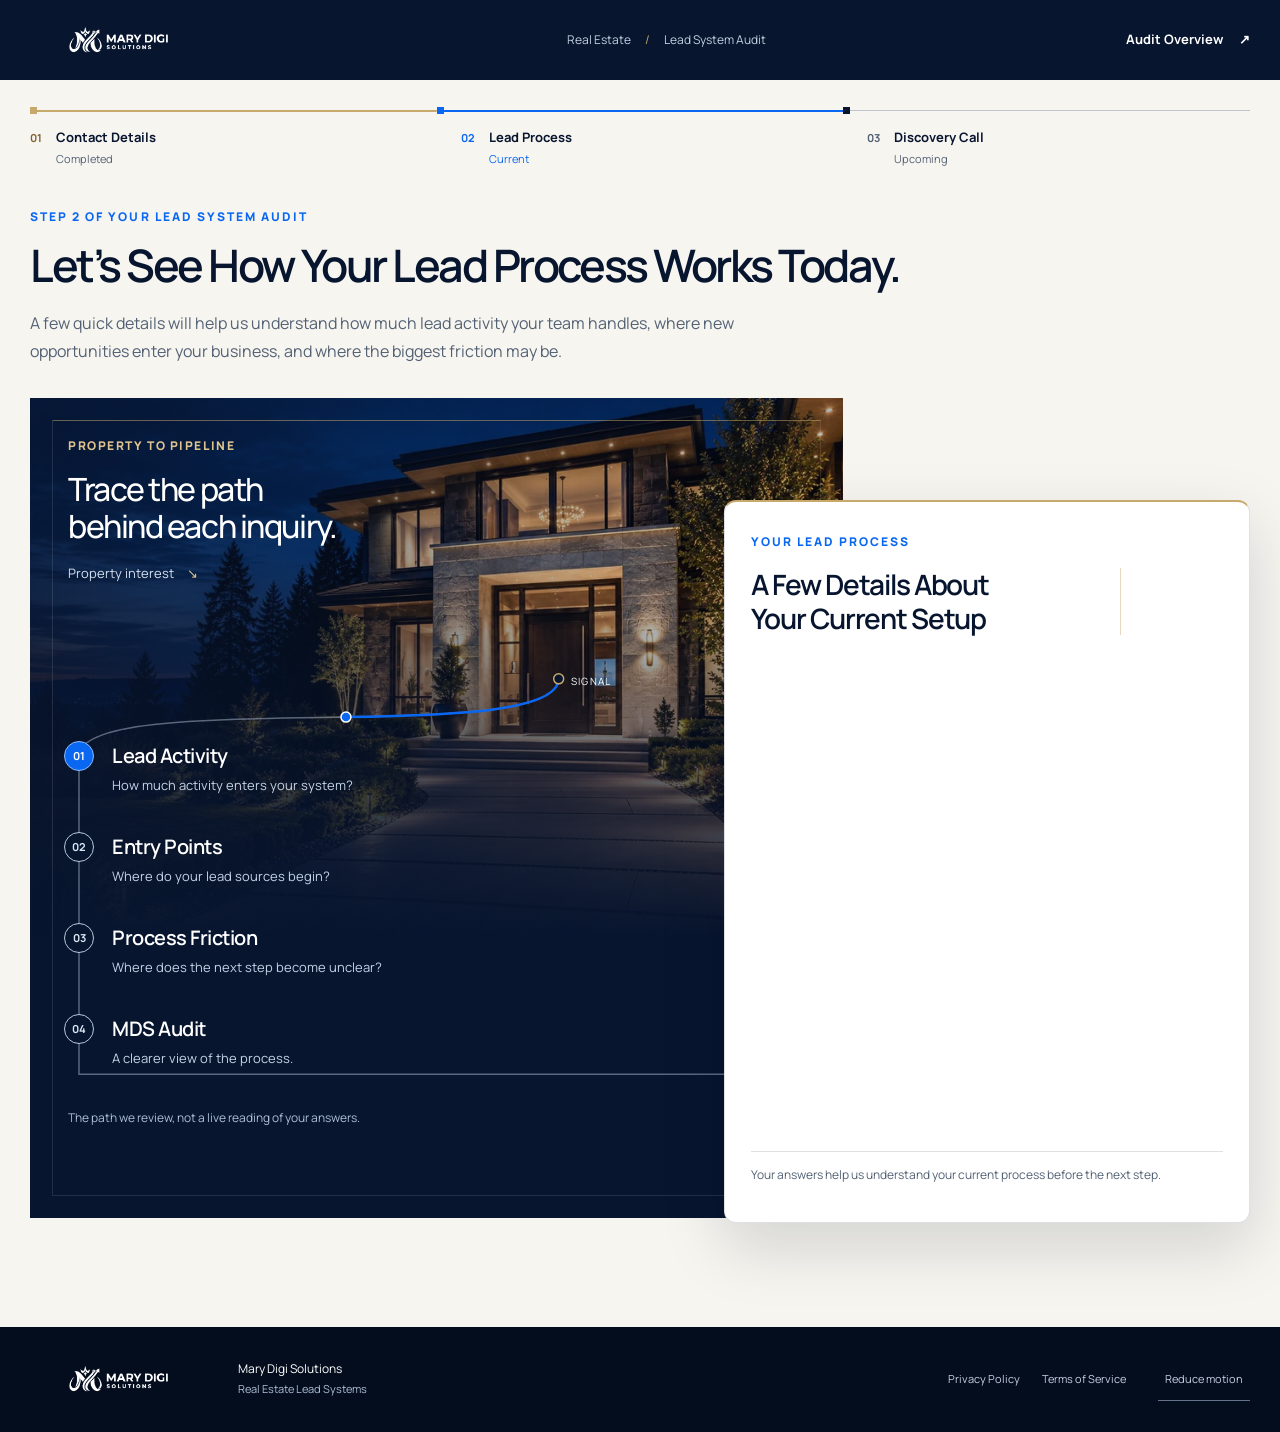
==== commit 36595aec: "Add files via upload" ====
--- a/real-estate/diagnostic/index.html
+++ b/real-estate/diagnostic/index.html
@@ -1,103 +1 @@
-<!doctype html>
-<html lang="en">
-<head>
-  <meta charset="utf-8">
-  <meta name="viewport" content="width=device-width, initial-scale=1">
-  <meta name="robots" content="noindex, nofollow">
-  <meta name="description" content="The next chapter of your Mary Digi Solutions Real Estate Lead System Audit.">
-  <title>Your Lead Process | Mary Digi Solutions</title>
-  <link rel="preconnect" href="https://fonts.googleapis.com">
-  <link rel="preconnect" href="https://fonts.gstatic.com" crossorigin>
-  <link href="https://fonts.googleapis.com/css2?family=Manrope:wght@400;500;600;700;800&display=swap" rel="stylesheet">
-  <link rel="stylesheet" href="../../assets/css/style.css?v=audit-chapters-3">
-  <link rel="stylesheet" href="../../assets/css/diagnostic-scene.css?v=1">
-  <script src="../../assets/js/diagnostic-scene.js?v=1" defer></script>
-</head>
-<body class="audit-chapter diagnostic-chapter" data-audit-chapter>
-  <a class="skip-link" href="#main">Skip to content</a>
-  <header class="chapter-header">
-    <nav class="container chapter-nav" aria-label="Audit navigation">
-      <a class="chapter-brand" href="../../" aria-label="Mary Digi Solutions home"><img src="../../assets/images/logo-horizontal-transparent-optimized.png" width="780" height="323" alt="Mary Digi Solutions"></a>
-      <span class="chapter-breadcrumb">Real Estate <span aria-hidden="true">/</span> Lead System Audit</span>
-      <a class="chapter-overview" href="../../#audit">Audit Overview <span aria-hidden="true">↗</span></a>
-    </nav>
-  </header>
-  <main id="main" class="container chapter-main">
-    <ol class="chapter-progress" aria-label="Audit progress"><li class="is-complete"><span class="chapter-progress-number">01</span><span><strong>Contact Details</strong><small>Completed</small></span></li>
-<li class="is-current" aria-current="step"><span class="chapter-progress-number">02</span><span><strong>Lead Process</strong><small>Current</small></span></li>
-<li class=""><span class="chapter-progress-number">03</span><span><strong>Next Step</strong><small>Upcoming</small></span></li></ol>
-    <section class="diagnostic-intro" aria-labelledby="diagnostic-title">
-      <div data-chapter-reveal>
-        <p class="eyebrow">STEP 2 OF YOUR LEAD SYSTEM AUDIT</p>
-        <h1 id="diagnostic-title">Let’s See How Your Lead Process Works Today.</h1>
-      </div>
-      <p class="chapter-lede">A few quick details will help us understand how much lead activity your team handles, where new opportunities enter your business, and where the biggest friction may be.</p>
-    </section>
-    <div class="diagnostic-scene" data-diagnostic-scene>
-      <section class="scene-environment" aria-labelledby="journey-title">
-        <div class="scene-property">
-          <img src="../../assets/images/real-estate/diagnostic/dusk-residence-diagnostic-1536.webp" srcset="../../assets/images/real-estate/diagnostic/dusk-residence-diagnostic-640.webp 640w, ../../assets/images/real-estate/diagnostic/dusk-residence-diagnostic-960.webp 960w, ../../assets/images/real-estate/diagnostic/dusk-residence-diagnostic-1536.webp 1536w" sizes="(max-width: 900px) 100vw, 820px" width="1536" height="1024" alt="A closer view of the stone residence and illuminated walnut doorway at dusk" fetchpriority="high" data-scene-image data-focal-x=".65" data-focal-y=".52">
-        </div>
-        <div class="scene-frame" aria-hidden="true"></div>
-        <header class="scene-caption">
-          <p class="chapter-kicker">PROPERTY TO PIPELINE</p>
-          <h2 id="journey-title">Trace the path<br>behind each inquiry.</h2>
-          <p class="scene-origin-label">Property interest <span aria-hidden="true">↘</span></p>
-        </header>
-        <svg class="scene-system" aria-hidden="true" preserveAspectRatio="none" data-scene-svg>
-          <path class="scene-wire" data-scene-wire></path>
-          <path class="scene-trace" data-scene-trace></path>
-          <circle class="scene-origin" r="5" data-scene-origin></circle>
-          <circle class="scene-signal" r="5" data-scene-signal></circle>
-        </svg>
-        <span class="scene-signal-label" aria-hidden="true">SIGNAL</span>
-        <ol class="scene-stages" aria-label="Diagnostic journey">
-          <li><button class="scene-step is-active" type="button" aria-pressed="true"><span class="scene-node">01</span><span><strong>Lead Activity</strong><small>How much activity enters your system?</small></span></button></li>
-          <li><button class="scene-step" type="button" aria-pressed="false"><span class="scene-node">02</span><span><strong>Entry Points</strong><small>Where do your lead sources begin?</small></span></button></li>
-          <li><button class="scene-step" type="button" aria-pressed="false"><span class="scene-node">03</span><span><strong>Process Friction</strong><small>Where does the next step become unclear?</small></span></button></li>
-          <li><button class="scene-step" type="button" aria-pressed="false"><span class="scene-node">04</span><span><strong>MDS Audit</strong><small>A clearer view of the process.</small></span></button></li>
-        </ol>
-        <p class="scene-footnote">The path we review, not a live reading of your answers.</p>
-      </section>
-      <section class="diagnostic-form-container scene-form" aria-labelledby="form-title">
-        <p class="eyebrow">YOUR LEAD PROCESS</p>
-        <h2 id="form-title">A Few Details About Your Current Setup</h2>
-        <!-- GHL STEP 2 FORM EMBED START -->
-          <div class="diagnostic-form-shell" data-ghl-form-shell>
-            <iframe
-              src="https://api.leadconnectorhq.com/widget/form/GpcWTTzFwcsi3RDNqexC"
-              style="width:100%;height:var(--diagnostic-form-height,480px);border:none;border-radius:10px"
-              id="inline-GpcWTTzFwcsi3RDNqexC"
-              data-layout="{'id':'INLINE'}"
-              data-trigger-type="alwaysShow"
-              data-trigger-value=""
-              data-activation-type="alwaysActivated"
-              data-activation-value=""
-              data-deactivation-type="neverDeactivate"
-              data-deactivation-value=""
-              data-form-name="MDS | Real Estate Lead Audit - Step 2"
-              data-height="606"
-              data-layout-iframe-id="inline-GpcWTTzFwcsi3RDNqexC"
-              data-form-id="GpcWTTzFwcsi3RDNqexC"
-              data-cookie-consent="true"
-              data-cookie-consent-provider="auto"
-              title="MDS | Real Estate Lead Audit - Step 2">
-            </iframe>
-            <script src="https://link.msgsndr.com/js/form_embed.js"></script>
-          </div>
-          <!-- GHL STEP 2 FORM EMBED END -->
-        <p class="diagnostic-reassurance">Your answers help us understand your current process before the next step.</p>
-        <nav class="chapter-legal" aria-label="Form privacy"><a href="https://marydigisolutions.com/privacy-policy.html">Privacy Policy</a><a href="https://marydigisolutions.com/terms-and-conditions.html">Terms of Service</a></nav>
-      </section>
-    </div>
-  </main>
-  <footer class="chapter-footer">
-    <div class="container chapter-footer-inner">
-      <a class="chapter-brand" href="../../" aria-label="Mary Digi Solutions home"><img src="../../assets/images/logo-horizontal-transparent-optimized.png" width="780" height="323" alt="Mary Digi Solutions"></a>
-      <p>Mary Digi Solutions<br><span>Real Estate Lead Systems</span></p>
-      <nav aria-label="Legal"><a href="https://marydigisolutions.com/privacy-policy.html">Privacy Policy</a><a href="https://marydigisolutions.com/terms-and-conditions.html">Terms of Service</a></nav>
-      <button class="chapter-motion" type="button" aria-pressed="false" hidden>Reduce motion</button>
-    </div>
-  </footer>
-</body>
-</html>
+<!doctype html><html><head><meta charset="utf-8"><meta name="robots" content="noindex"><meta http-equiv="refresh" content="0;url=/step-2.html"><title>Redirecting…</title></head><body><script>location.replace('/step-2.html')</script><a href="/step-2.html">Continue</a></body></html>
